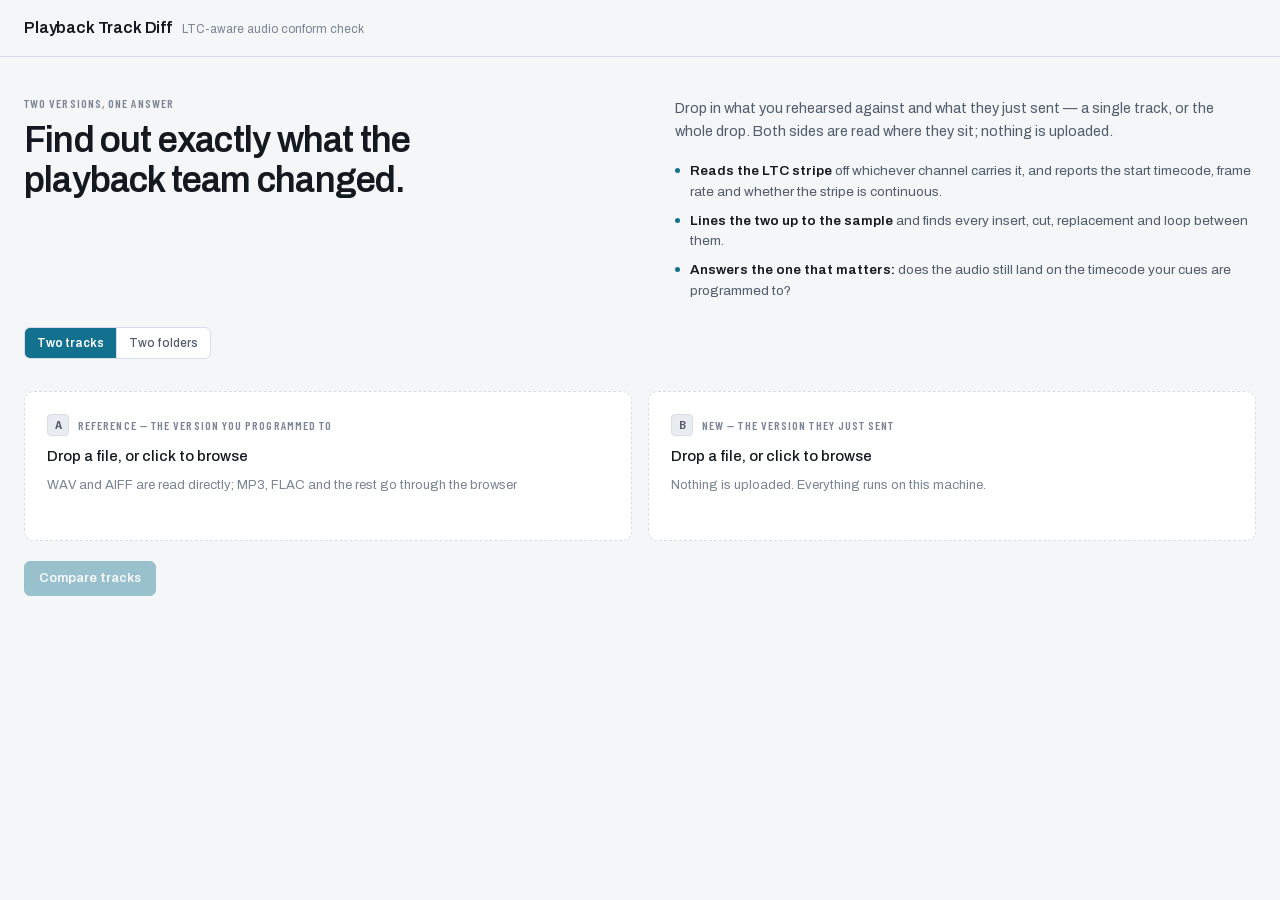
==== diff/index.html @ 7d1bdabc "Add Playback Track Diff at /diff Self-contained static tool for comparing two versions of a show pla" ====
<!doctype html>
<html lang="en">
<head>
<meta charset="utf-8">
<meta name="viewport" content="width=device-width, initial-scale=1, viewport-fit=cover">
<title>Playback Track Diff</title>
<meta name="description" content="Compare two versions of a show playback track. Reads the LTC stripe off both files and reports every insert, cut and loop — and whether the audio still lands on the timecode your cues are programmed to. Nothing is uploaded.">
<meta name="color-scheme" content="light dark">
<meta name="theme-color" content="#F4F6F8" media="(prefers-color-scheme: light)">
<meta name="theme-color" content="#0F131A" media="(prefers-color-scheme: dark)">
<meta name="robots" content="index,follow">
<meta property="og:title" content="Playback Track Diff">
<meta property="og:description" content="Find out exactly what the playback team changed — and whether the audio still lands on your timecode.">
<meta property="og:type" content="website">
<link rel="manifest" href="manifest.json">
<link rel="icon" href="icon-32.png" sizes="32x32" type="image/png">
<link rel="icon" href="icon-192.png" sizes="192x192" type="image/png">
<link rel="apple-touch-icon" href="apple-touch-icon.png">
<style>
:root{color-scheme:light dark}
html,body{margin:0}
body{font:14px system-ui,-apple-system,"Segoe UI",sans-serif;background:#F4F6F8}
@media (prefers-color-scheme:dark){body{background:#0F131A}}
img{max-width:100%}
[hidden]{display:none!important}
</style>
</head>
<body>
<title>Playback Track Diff</title>
<style>
/* Typefaces bundled into the page: Archivo, Barlow Condensed, IBM Plex Mono
   (latin + latin-ext). Nothing is fetched from a third party at any point. */
@font-face { font-family: 'Archivo'; font-style: normal; font-weight: 400; font-stretch: 100%; font-display: swap; src: url([data-uri]) format('woff2'); unicode-range: U+0100-02BA, U+02BD-02C5, U+02C7-02CC, U+02CE-02D7, U+02DD-02FF, U+0304, U+0308, U+0329, U+1D00-1DBF, U+1E00-1E9F, U+1EF2-1EFF, U+2020, U+20A0-20AB, U+20AD-20C0, U+2113, U+2C60-2C7F, U+A720-A7FF; }
@font-face { font-family: 'Archivo'; font-style: normal; font-weight: 400; font-stretch: 100%; font-display: swap; src: url([data-uri]) format('woff2'); unicode-range: U+0000-00FF, U+0131, U+0152-0153, U+02BB-02BC, U+02C6, U+02DA, U+02DC, U+0304, U+0308, U+0329, U+2000-206F, U+20AC, U+2122, U+2191, U+2193, U+2212, U+2215, U+FEFF, U+FFFD; }
@font-face { font-family: 'Archivo'; font-style: normal; font-weight: 500; font-stretch: 100%; font-display: swap; src: url([data-uri]) format('woff2'); unicode-range: U+0100-02BA, U+02BD-02C5, U+02C7-02CC, U+02CE-02D7, U+02DD-02FF, U+0304, U+0308, U+0329, U+1D00-1DBF, U+1E00-1E9F, U+1EF2-1EFF, U+2020, U+20A0-20AB, U+20AD-20C0, U+2113, U+2C60-2C7F, U+A720-A7FF; }
@font-face { font-family: 'Archivo'; font-style: normal; font-weight: 500; font-stretch: 100%; font-display: swap; src: url([data-uri]) format('woff2'); unicode-range: U+0000-00FF, U+0131, U+0152-0153, U+02BB-02BC, U+02C6, U+02DA, U+02DC, U+0304, U+0308, U+0329, U+2000-206F, U+20AC, U+2122, U+2191, U+2193, U+2212, U+2215, U+FEFF, U+FFFD; }
@font-face { font-family: 'Archivo'; font-style: normal; font-weight: 600; font-stretch: 100%; font-display: swap; src: url([data-uri]) format('woff2'); unicode-range: U+0100-02BA, U+02BD-02C5, U+02C7-02CC, U+02CE-02D7, U+02DD-02FF, U+0304, U+0308, U+0329, U+1D00-1DBF, U+1E00-1E9F, U+1EF2-1EFF, U+2020, U+20A0-20AB, U+20AD-20C0, U+2113, U+2C60-2C7F, U+A720-A7FF; }
@font-face { font-family: 'Archivo'; font-style: normal; font-weight: 600; font-stretch: 100%; font-display: swap; src: url([data-uri]) format('woff2'); unicode-range: U+0000-00FF, U+0131, U+0152-0153, U+02BB-02BC, U+02C6, U+02DA, U+02DC, U+0304, U+0308, U+0329, U+2000-206F, U+20AC, U+2122, U+2191, U+2193, U+2212, U+2215, U+FEFF, U+FFFD; }
@font-face { font-family: 'Barlow Condensed'; font-style: normal; font-weight: 600; font-display: swap; src: url([data-uri]) format('woff2'); unicode-range: U+0100-02BA, U+02BD-02C5, U+02C7-02CC, U+02CE-02D7, U+02DD-02FF, U+0304, U+0308, U+0329, U+1D00-1DBF, U+1E00-1E9F, U+1EF2-1EFF, U+2020, U+20A0-20AB, U+20AD-20C0, U+2113, U+2C60-2C7F, U+A720-A7FF; }
@font-face { font-family: 'Barlow Condensed'; font-style: normal; font-weight: 600; font-display: swap; src: url([data-uri]) format('woff2'); unicode-range: U+0000-00FF, U+0131, U+0152-0153, U+02BB-02BC, U+02C6, U+02DA, U+02DC, U+0304, U+0308, U+0329, U+2000-206F, U+20AC, U+2122, U+2191, U+2193, U+2212, U+2215, U+FEFF, U+FFFD; }
@font-face { font-family: 'IBM Plex Mono'; font-style: normal; font-weight: 400; font-display: swap; src: url([data-uri]) format('woff2'); unicode-range: U+0100-02BA, U+02BD-02C5, U+02C7-02CC, U+02CE-02D7, U+02DD-02FF, U+0304, U+0308, U+0329, U+1D00-1DBF, U+1E00-1E9F, U+1EF2-1EFF, U+2020, U+20A0-20AB, U+20AD-20C0, U+2113, U+2C60-2C7F, U+A720-A7FF; }
@font-face { font-family: 'IBM Plex Mono'; font-style: normal; font-weight: 400; font-display: swap; src: url([data-uri]) format('woff2'); unicode-range: U+0000-00FF, U+0131, U+0152-0153, U+02BB-02BC, U+02C6, U+02DA, U+02DC, U+0304, U+0308, U+0329, U+2000-206F, U+20AC, U+2122, U+2191, U+2193, U+2212, U+2215, U+FEFF, U+FFFD; }
@font-face { font-family: 'IBM Plex Mono'; font-style: normal; font-weight: 500; font-display: swap; src: url([data-uri]) format('woff2'); unicode-range: U+0100-02BA, U+02BD-02C5, U+02C7-02CC, U+02CE-02D7, U+02DD-02FF, U+0304, U+0308, U+0329, U+1D00-1DBF, U+1E00-1E9F, U+1EF2-1EFF, U+2020, U+20A0-20AB, U+20AD-20C0, U+2113, U+2C60-2C7F, U+A720-A7FF; }
@font-face { font-family: 'IBM Plex Mono'; font-style: normal; font-weight: 500; font-display: swap; src: url([data-uri]) format('woff2'); unicode-range: U+0000-00FF, U+0131, U+0152-0153, U+02BB-02BC, U+02C6, U+02DA, U+02DC, U+0304, U+0308, U+0329, U+2000-206F, U+20AC, U+2122, U+2191, U+2193, U+2212, U+2215, U+FEFF, U+FFFD; }
@font-face { font-family: 'IBM Plex Mono'; font-style: normal; font-weight: 600; font-display: swap; src: url([data-uri]) format('woff2'); unicode-range: U+0100-02BA, U+02BD-02C5, U+02C7-02CC, U+02CE-02D7, U+02DD-02FF, U+0304, U+0308, U+0329, U+1D00-1DBF, U+1E00-1E9F, U+1EF2-1EFF, U+2020, U+20A0-20AB, U+20AD-20C0, U+2113, U+2C60-2C7F, U+A720-A7FF; }
@font-face { font-family: 'IBM Plex Mono'; font-style: normal; font-weight: 600; font-display: swap; src: url([data-uri]) format('woff2'); unicode-range: U+0000-00FF, U+0131, U+0152-0153, U+02BB-02BC, U+02C6, U+02DA, U+02DC, U+0304, U+0308, U+0329, U+2000-206F, U+20AC, U+2122, U+2191, U+2193, U+2212, U+2215, U+FEFF, U+FFFD; }

/* ============================================================
   TOKENS
   Dark is the working look (production office, FOH, dark rooms).
   Light is the daylight / print-the-report look.
   ============================================================ */
:root{
  --bg:#F4F6F8; --bg-2:#FFFFFF; --bg-3:#E9EDF2; --bg-scope:#FFFFFF;
  --line:#D6DDE6; --line-soft:#E5EAF0;
  --ink:#141920; --ink-2:#515C6C; --ink-3:#7A8595;
  --accent:#12718F; --accent-2:#1E90B4; --on-accent:#FFFFFF;
  --same:#7C8B9C; --same-soft:#B9C3CE;
  --added-line:#1F7A50; --added-fill:#1F7A5022;
  --removed-line:#AE3B2C; --removed-fill:#AE3B2C22;
  --altered-line:#71479A; --altered-fill:#71479A22;
  --shift-line:#96650F; --shift-fill:#96650F1F;
  --shadow:0 1px 2px rgba(16,22,30,.06), 0 8px 24px rgba(16,22,30,.06);
  --radius:6px;
  color-scheme:light;
}
:root:not([data-theme="light"]) { }
@media (prefers-color-scheme: dark){
  :root:not([data-theme="light"]){
    --bg:#0F131A; --bg-2:#151A22; --bg-3:#1C232D; --bg-scope:#0B0E13;
    --line:#28313D; --line-soft:#1F2732;
    --ink:#E6EAF0; --ink-2:#98A3B2; --ink-3:#69747F;
    --accent:#3FA9C9; --accent-2:#63C4E0; --on-accent:#04202A;
    --same:#5D6B7C; --same-soft:#3B4653;
    --added-line:#5FBF8B; --added-fill:#5FBF8B24;
    --removed-line:#D2604F; --removed-fill:#D2604F24;
    --altered-line:#B07CD4; --altered-fill:#B07CD424;
    --shift-line:#E5A03C; --shift-fill:#E5A03C20;
    --shadow:0 1px 0 rgba(255,255,255,.03), 0 10px 30px rgba(0,0,0,.4);
    color-scheme:dark;
  }
}
:root[data-theme="dark"]{
  --bg:#0F131A; --bg-2:#151A22; --bg-3:#1C232D; --bg-scope:#0B0E13;
  --line:#28313D; --line-soft:#1F2732;
  --ink:#E6EAF0; --ink-2:#98A3B2; --ink-3:#69747F;
  --accent:#3FA9C9; --accent-2:#63C4E0; --on-accent:#04202A;
  --same:#5D6B7C; --same-soft:#3B4653;
  --added-line:#5FBF8B; --added-fill:#5FBF8B24;
  --removed-line:#D2604F; --removed-fill:#D2604F24;
  --altered-line:#B07CD4; --altered-fill:#B07CD424;
  --shift-line:#E5A03C; --shift-fill:#E5A03C20;
  --shadow:0 1px 0 rgba(255,255,255,.03), 0 10px 30px rgba(0,0,0,.4);
  color-scheme:dark;
}

*,*::before,*::after{box-sizing:border-box}
html{scroll-padding-top:96px}
body{
  margin:0; background:var(--bg); color:var(--ink);
  font-family:'Archivo',system-ui,-apple-system,'Segoe UI',sans-serif;
  font-size:14px; line-height:1.5;
  -webkit-font-smoothing:antialiased;
}
h1,h2,h3{margin:0; text-wrap:balance; font-weight:600; letter-spacing:-.012em}
p{margin:0}
button{font:inherit; color:inherit}
:focus-visible{outline:2px solid var(--accent); outline-offset:2px; border-radius:3px}
@media (prefers-reduced-motion: reduce){*{animation-duration:.001ms !important; transition-duration:.001ms !important}}

.mono{font-family:'IBM Plex Mono',ui-monospace,SFMono-Regular,Menlo,monospace; font-variant-numeric:tabular-nums}
.lbl{
  font-family:'Barlow Condensed',system-ui,sans-serif; font-weight:600;
  text-transform:uppercase; letter-spacing:.09em; font-size:12px; color:var(--ink-3);
  line-height:1;
}

/* ---------- shell ---------- */
.wrap{max-width:1440px; margin:0 auto; padding:0 24px 80px}

.topbar{
  position:sticky; top:0; z-index:40;
  background:color-mix(in srgb, var(--bg) 88%, transparent);
  backdrop-filter:blur(12px);
  border-bottom:1px solid var(--line);
  padding:0 24px;
}
.topbar-in{
  max-width:1440px; margin:0 auto;
  display:flex; align-items:center; gap:12px; min-height:56px; flex-wrap:wrap; padding:8px 0;
}
@media (max-width:820px){
  .brand .tag{display:none}
  .topbar-in .spacer{flex-basis:100%; height:0}
}
.brand{display:flex; align-items:baseline; gap:10px; min-width:0}
.brand h1{font-size:16px; letter-spacing:-.01em; white-space:nowrap}
.brand .tag{font-size:12px; color:var(--ink-3); white-space:nowrap}
.spacer{flex:1}

.btn{
  border:1px solid var(--line); background:var(--bg-2); color:var(--ink);
  padding:7px 14px; border-radius:var(--radius); cursor:pointer;
  font-size:13px; font-weight:500; white-space:nowrap;
  transition:background .12s, border-color .12s;
}
.btn:hover:not(:disabled){background:var(--bg-3); border-color:var(--ink-3)}
.btn:disabled{opacity:.4; cursor:not-allowed}
.btn.primary{background:var(--accent); border-color:var(--accent); color:var(--on-accent); font-weight:600}
.btn.primary:hover:not(:disabled){background:var(--accent-2); border-color:var(--accent-2)}
.btn.sm{padding:4px 9px; font-size:12px}

.seg{display:inline-flex; border:1px solid var(--line); border-radius:var(--radius); overflow:hidden; background:var(--bg-2)}
.seg button{
  border:0; background:transparent; padding:6px 12px; cursor:pointer;
  font-size:12px; font-weight:500; color:var(--ink-2); white-space:nowrap;
}
.seg button + button{border-left:1px solid var(--line)}
.seg button[aria-pressed="true"]{background:var(--accent); color:var(--on-accent); font-weight:600}

/* ---------- drop / load ---------- */
.loader{padding:40px 0 40px}
.loader .kicker{margin-bottom:12px}
.lead{display:grid; grid-template-columns:minmax(0,1.05fr) minmax(0,1fr); gap:40px; align-items:start}
@media (max-width:860px){.lead{grid-template-columns:1fr; gap:24px}}
.loader h2{font-size:clamp(26px,3.2vw,36px); line-height:1.1; letter-spacing:-.022em; max-width:19ch}
.loader .sub{color:var(--ink-2); max-width:60ch; font-size:14.5px; line-height:1.6}
.reads{margin-top:18px; display:grid; gap:9px}
.reads div{display:flex; gap:10px; align-items:baseline; font-size:13.5px; color:var(--ink-2)}
.reads b{font-weight:600; color:var(--ink); font-size:13.5px}
.reads i{width:5px; height:5px; border-radius:50%; background:var(--accent); flex:none; transform:translateY(-2px)}

.slots{display:grid; grid-template-columns:1fr 1fr; gap:16px; margin-top:32px}
@media (max-width:760px){.slots{grid-template-columns:1fr}}
.slot{
  border:1px dashed var(--line); border-radius:10px; background:var(--bg-2);
  padding:22px; min-height:150px; display:flex; flex-direction:column; gap:10px;
  transition:border-color .15s, background .15s; position:relative; cursor:pointer;
}
.slot:hover,.slot.over{border-color:var(--accent); background:var(--bg-3)}
.slot.filled{border-style:solid}
.slot .role{display:flex; align-items:center; gap:9px}
.slot .badge{
  width:22px; height:22px; border-radius:4px; display:grid; place-items:center;
  font-family:'IBM Plex Mono',monospace; font-size:12px; font-weight:600;
  background:var(--bg-3); color:var(--ink-2); border:1px solid var(--line);
}
.slot.filled .badge{background:var(--accent); color:var(--on-accent); border-color:var(--accent)}
.slot .fname{font-weight:500; font-size:15px; word-break:break-all; line-height:1.35}
.slot .hint{color:var(--ink-3); font-size:13px}
.slot .meta{margin-top:auto; display:flex; flex-wrap:wrap; gap:6px 16px; font-size:12px; color:var(--ink-2)}
.slot input[type=file]{position:absolute; inset:0; opacity:0; cursor:pointer}
.slot.filled .swap{position:absolute; top:14px; right:14px; font-size:11px; color:var(--ink-3);
  border:1px solid var(--line); border-radius:20px; padding:2px 8px; pointer-events:none}
.slot .swap{display:none}
.slot.filled .swap{display:block}

.actions{margin-top:20px; display:flex; align-items:center; gap:12px; flex-wrap:wrap}
.prog{flex:1; min-width:180px; height:3px; background:var(--bg-3); border-radius:2px; overflow:hidden}
.prog i{display:block; height:100%; background:var(--accent); width:0; transition:width .2s}
.status{font-size:13px; color:var(--ink-2)}

/* ---------- verdict ---------- */
.verdict{
  margin-top:8px; border:1px solid var(--line); border-radius:10px;
  background:var(--bg-2); box-shadow:var(--shadow); overflow:hidden;
}
.verdict-main{padding:20px 22px; display:flex; gap:18px; align-items:flex-start}
.verdict .dot{width:9px; height:9px; border-radius:50%; margin-top:8px; flex:none; background:var(--same)}
.verdict.warn .dot{background:var(--shift-line)}
.verdict.bad .dot{background:var(--removed-line)}
.verdict.ok .dot{background:var(--added-line)}
.verdict h2{font-size:19px; letter-spacing:-.015em; line-height:1.3}
.verdict .detail{margin-top:7px; color:var(--ink-2); font-size:14px; max-width:78ch}
.verdict-stats{
  display:flex; flex-wrap:wrap; border-top:1px solid var(--line-soft); background:var(--bg-3);
}
.vstat{padding:11px 22px; border-right:1px solid var(--line-soft); min-width:132px}
.vstat:last-child{border-right:0}
.vstat .lbl{display:block; margin-bottom:5px}
.vstat .v{font-family:'IBM Plex Mono',monospace; font-size:14px; font-weight:500; font-variant-numeric:tabular-nums}

/* ---------- scope ---------- */
.scope{
  margin-top:16px; border:1px solid var(--line); border-radius:10px;
  background:var(--bg-2); box-shadow:var(--shadow); overflow:hidden;
}
.scope-head{
  display:flex; align-items:center; gap:14px; flex-wrap:wrap;
  padding:11px 14px; border-bottom:1px solid var(--line); background:var(--bg-2);
}
.legend{display:flex; gap:14px; flex-wrap:wrap; align-items:center}
.legend span{display:inline-flex; align-items:center; gap:6px; font-size:12px; color:var(--ink-2)}
.legend i{width:10px; height:10px; border-radius:2px; display:block}
.canvas-host{position:relative; background:var(--bg-scope); cursor:crosshair; touch-action:none}
.canvas-host canvas{display:block; width:100%}
.scope-foot{
  display:flex; align-items:center; gap:16px; flex-wrap:wrap;
  padding:9px 14px; border-top:1px solid var(--line); font-size:12px; color:var(--ink-2);
}
.readout{font-family:'IBM Plex Mono',monospace; font-variant-numeric:tabular-nums; font-size:12px}

/* ---------- change log ---------- */
.grid2{display:grid; grid-template-columns:minmax(0,1.9fr) minmax(0,1fr); gap:16px; margin-top:16px; align-items:start}
@media (max-width:1080px){.grid2{grid-template-columns:1fr}}
.panel{border:1px solid var(--line); border-radius:10px; background:var(--bg-2); box-shadow:var(--shadow); overflow:hidden}
.panel-head{padding:12px 16px; border-bottom:1px solid var(--line); display:flex; align-items:center; gap:10px}
.panel-head h3{font-size:14px}
.panel-head .count{
  font-family:'IBM Plex Mono',monospace; font-size:11px; color:var(--ink-3);
  border:1px solid var(--line); padding:1px 6px; border-radius:20px;
}
.panel-body{padding:4px 0}
.tablewrap{overflow-x:auto}
table{border-collapse:collapse; width:100%; font-size:13px}
th{
  text-align:left; padding:8px 14px; border-bottom:1px solid var(--line);
  font-family:'Barlow Condensed',sans-serif; font-weight:600; text-transform:uppercase;
  letter-spacing:.08em; font-size:12px; color:var(--ink-3); white-space:nowrap;
}
td{padding:9px 14px; border-bottom:1px solid var(--line-soft); vertical-align:top}
tbody tr{cursor:pointer}
tbody tr:hover{background:var(--bg-3)}
tbody tr:last-child td{border-bottom:0}
td.tc{font-family:'IBM Plex Mono',monospace; font-variant-numeric:tabular-nums; white-space:nowrap; font-size:12.5px}
.chip{
  display:inline-flex; align-items:center; gap:5px; padding:2px 8px; border-radius:20px;
  font-size:11.5px; font-weight:600; white-space:nowrap; border:1px solid;
  font-family:'Barlow Condensed',sans-serif; text-transform:uppercase; letter-spacing:.06em;
}
.chip.added{color:var(--added-line); border-color:var(--added-line); background:var(--added-fill)}
.chip.removed{color:var(--removed-line); border-color:var(--removed-line); background:var(--removed-fill)}
.chip.altered{color:var(--altered-line); border-color:var(--altered-line); background:var(--altered-fill)}
.chip.shift{color:var(--shift-line); border-color:var(--shift-line); background:var(--shift-fill)}
.chip.same{color:var(--ink-2); border-color:var(--line); background:var(--bg-3)}
.desc{color:var(--ink-2); font-size:12.5px; margin-top:3px; line-height:1.4}

/* ---------- spec sheet ---------- */
.spec{display:grid; grid-template-columns:auto 1fr 1fr; gap:0}
.spec > div{padding:8px 14px; border-bottom:1px solid var(--line-soft); font-size:13px}
.spec > div:nth-child(3n+1){color:var(--ink-3); font-family:'Barlow Condensed',sans-serif; font-weight:600; text-transform:uppercase; letter-spacing:.07em; font-size:12px; white-space:nowrap}
.spec > div:nth-child(3n+2),.spec > div:nth-child(3n+3){font-family:'IBM Plex Mono',monospace; font-size:12.5px; font-variant-numeric:tabular-nums; word-break:break-word}
.spec .hdr{background:var(--bg-3); border-bottom:1px solid var(--line); font-family:'Barlow Condensed',sans-serif !important; font-weight:600 !important; text-transform:uppercase; letter-spacing:.08em; font-size:12px !important; color:var(--ink-2) !important}
.spec .diffval{color:var(--shift-line); font-weight:600}
.empty{padding:26px 16px; text-align:center; color:var(--ink-3); font-size:13px}

.err{
  margin-top:16px; border:1px solid var(--removed-line); background:var(--removed-fill);
  border-radius:8px; padding:14px 16px; font-size:13px; color:var(--ink);
}

/* ---------- batch: mode switch, folder slots, pairing, summary ---------- */
.modeseg{margin-top:26px}
.slot .filelist{
  margin-top:auto; max-height:118px; overflow-y:auto; font-size:12px; color:var(--ink-2);
  font-family:'IBM Plex Mono',monospace; line-height:1.65; padding-right:4px;
}
.slot .filelist div{white-space:nowrap; overflow:hidden; text-overflow:ellipsis}
.slot .filelist .more{color:var(--ink-3); font-family:'Archivo',sans-serif}
.panelnote{padding:0 16px 12px; margin:0; color:var(--ink-2); font-size:13px; max-width:80ch; line-height:1.55}
.panelnote:empty{display:none}

td.cue{font-family:'IBM Plex Mono',monospace; font-weight:600; white-space:nowrap; font-size:13px}
#batchTable{table-layout:fixed}
#batchTable th:nth-child(1),#batchTable td:nth-child(1){width:23%}
#batchTable th:nth-child(2),#batchTable td:nth-child(2){width:25%}
#batchTable th:nth-child(3),#batchTable td:nth-child(3){width:13%}
#batchTable th:nth-child(4),#batchTable td:nth-child(4){width:25%}
#batchTable th:nth-child(5),#batchTable td:nth-child(5){width:14%}
@media (max-width:900px){#batchTable{table-layout:auto; min-width:760px}}
.trackcell{font-size:13px; line-height:1.45; overflow-wrap:anywhere}
.trackcell .cuen{font-family:'IBM Plex Mono',monospace; font-weight:600; color:var(--accent); margin-right:6px}
.trackcell .sub{color:var(--ink-3); font-size:11.5px; margin-top:3px}
td.fn{font-size:12.5px; word-break:break-word; line-height:1.4; max-width:30ch}
td.fn .sub{color:var(--ink-3); font-size:11.5px}
select.pick{
  font:inherit; font-size:12.5px; padding:5px 6px; border-radius:5px; width:100%;
  background:var(--bg-3); color:var(--ink); border:1px solid var(--line);
}
#pairBody td:nth-child(1){width:64px}
#pairBody td:nth-child(2),#pairBody td:nth-child(3){width:44%}
#pairBody td:nth-child(4){width:90px}
#pairing table{table-layout:fixed}
@media (max-width:820px){#pairing table{table-layout:auto; min-width:640px}}
tr.unlinked{opacity:.5}
tr.unlinked td.fn{text-decoration:line-through}

.orphans{display:grid; grid-template-columns:1fr 1fr; gap:16px; margin-top:16px}
@media (max-width:900px){.orphans{grid-template-columns:1fr}}
.orphans .panel-head h3{font-size:13px}
.orphans ul{margin:0; padding:8px 16px 14px 30px; font-size:12.5px; line-height:1.7;
  font-family:'IBM Plex Mono',monospace; color:var(--ink-2)}
.orphans li::marker{color:var(--ink-3)}

.mini{display:block; width:100%; height:26px; border-radius:3px; background:var(--bg-3)}
td.mini-cell{width:34%; min-width:150px; padding-top:12px}
.mini-labels{display:flex; justify-content:space-between; font-size:10.5px; color:var(--ink-3);
  font-family:'Barlow Condensed',sans-serif; letter-spacing:.06em; text-transform:uppercase; margin-top:3px}
tr.pending td{color:var(--ink-3)}
tr.rowfail td{background:var(--removed-fill)}
.shiftcell{font-family:'IBM Plex Mono',monospace; font-variant-numeric:tabular-nums; white-space:nowrap; font-size:13px}
.shiftcell.bad{color:var(--shift-line); font-weight:600}
.tick{color:var(--ink-3)}
.batch-run{display:flex; align-items:center; gap:12px; padding:10px 16px; border-top:1px solid var(--line);
  font-size:13px; color:var(--ink-2)}

.footnote{margin-top:28px; color:var(--ink-3); font-size:12.5px; max-width:80ch; line-height:1.6}
</style>

<div class="topbar">
  <div class="topbar-in">
    <div class="brand">
      <h1>Playback Track Diff</h1>
      <span class="tag">LTC-aware audio conform check</span>
    </div>
    <div class="spacer"></div>
    <button class="btn sm" id="backBtn" hidden type="button">&larr; All tracks</button>
    <div class="seg" id="alignSeg" hidden>
      <button type="button" data-align="tc" aria-pressed="true">Align by timecode</button>
      <button type="button" data-align="content" aria-pressed="false">Align by content</button>
    </div>
    <button class="btn sm" id="resetBtn" hidden type="button">New comparison</button>
  </div>
</div>

<div class="wrap">

  <!-- ========================================================= LOAD ========= -->
  <section class="loader" id="loader">
    <div class="lead">
      <div>
        <div class="lbl kicker">Two versions, one answer</div>
        <h2>Find out exactly what the playback team changed.</h2>
      </div>
      <div>
        <p class="sub">Drop in what you rehearsed against and what they just sent &mdash; a single track, or the whole drop. Both sides are read where they sit; nothing is uploaded.</p>
        <div class="reads">
          <div><i></i><span><b>Reads the LTC stripe</b> off whichever channel carries it, and reports the start timecode, frame rate and whether the stripe is continuous.</span></div>
          <div><i></i><span><b>Lines the two up to the sample</b> and finds every insert, cut, replacement and loop between them.</span></div>
          <div><i></i><span><b>Answers the one that matters:</b> does the audio still land on the timecode your cues are programmed to?</span></div>
        </div>
      </div>
    </div>

    <div class="seg modeseg" id="modeSeg">
      <button type="button" data-mode="pair" aria-pressed="true">Two tracks</button>
      <button type="button" data-mode="folder" aria-pressed="false">Two folders</button>
    </div>

    <div class="slots" id="trackSlots">
      <label class="slot" id="slotA">
        <input type="file" id="fileA" accept="audio/*,.wav,.aif,.aiff,.aifc,.flac,.mp3,.m4a,.caf">
        <span class="swap">Click to replace</span>
        <div class="role"><span class="badge">A</span><span class="lbl">Reference &mdash; the version you programmed to</span></div>
        <div class="fname" id="nameA">Drop a file, or click to browse</div>
        <div class="hint" id="hintA">WAV and AIFF are read directly; MP3, FLAC and the rest go through the browser</div>
        <div class="meta" id="metaA"></div>
      </label>
      <label class="slot" id="slotB">
        <input type="file" id="fileB" accept="audio/*,.wav,.aif,.aiff,.aifc,.flac,.mp3,.m4a,.caf">
        <span class="swap">Click to replace</span>
        <div class="role"><span class="badge">B</span><span class="lbl">New &mdash; the version they just sent</span></div>
        <div class="fname" id="nameB">Drop a file, or click to browse</div>
        <div class="hint" id="hintB">Nothing is uploaded. Everything runs on this machine.</div>
        <div class="meta" id="metaB"></div>
      </label>
    </div>

    <div class="slots" id="folderSlots" hidden>
      <label class="slot" id="dirSlotA">
        <input type="file" id="dirA" webkitdirectory directory multiple>
        <span class="swap">Click to replace</span>
        <div class="role"><span class="badge">A</span><span class="lbl">Reference folder &mdash; the drop you programmed to</span></div>
        <div class="fname" id="dirNameA">Drop a folder, or click to choose one</div>
        <div class="hint" id="dirHintA">Subfolders are read too</div>
        <div class="filelist" id="dirListA"></div>
      </label>
      <label class="slot" id="dirSlotB">
        <input type="file" id="dirB" webkitdirectory directory multiple>
        <span class="swap">Click to replace</span>
        <div class="role"><span class="badge">B</span><span class="lbl">New folder &mdash; the drop they just sent</span></div>
        <div class="fname" id="dirNameB">Drop a folder, or click to choose one</div>
        <div class="hint" id="dirHintB">Nothing is uploaded. Everything runs on this machine.</div>
        <div class="filelist" id="dirListB"></div>
      </label>
    </div>

    <div class="actions">
      <button class="btn primary" id="runBtn" type="button" disabled>Compare tracks</button>
      <div class="prog" id="progWrap" hidden><i id="progBar"></i></div>
      <div class="status" id="status"></div>
    </div>
    <div id="errBox"></div>
  </section>

  <!-- ====================================================== PAIRING ========= -->
  <section id="pairing" hidden>
    <div class="panel">
      <div class="panel-head">
        <h3>Check the pairings</h3>
        <span class="count" id="pairCount">0</span>
        <div class="spacer"></div>
        <button class="btn sm" id="pairBack" type="button">Back</button>
        <button class="btn primary sm" id="pairGo" type="button">Compare</button>
      </div>
      <p class="panelnote" id="pairNote"></p>
      <div class="tablewrap">
        <table>
          <thead><tr><th>Cue</th><th>Reference</th><th>New</th><th></th></tr></thead>
          <tbody id="pairBody"></tbody>
        </table>
      </div>
      <div id="orphans"></div>
    </div>
  </section>

  <!-- ======================================================== BATCH ========= -->
  <section id="batch" hidden>
    <div class="verdict" id="batchVerdict">
      <div class="verdict-main">
        <span class="dot"></span>
        <div>
          <h2 id="batchTitle">&nbsp;</h2>
          <p class="detail" id="batchDetail"></p>
        </div>
      </div>
      <div class="verdict-stats" id="batchStats"></div>
    </div>

    <div class="panel" style="margin-top:16px">
      <div class="panel-head">
        <h3>Every track</h3>
        <span class="count" id="batchCount">0</span>
        <div class="spacer"></div>
        <div class="seg" id="sortSeg">
          <button type="button" data-sort="severity" aria-pressed="true">Worst first</button>
          <button type="button" data-sort="cue" aria-pressed="false">Cue order</button>
        </div>
        <button class="btn sm" id="batchCopy" type="button">Copy report</button>
      </div>
      <div class="tablewrap">
        <table id="batchTable">
          <thead>
            <tr><th>Track</th><th>Verdict</th><th>Against timecode</th><th>Where it changes</th><th>Length</th></tr>
          </thead>
          <tbody id="batchBody"></tbody>
        </table>
      </div>
      <div class="batch-run" id="batchRun" hidden></div>
    </div>
    <div id="batchOrphans"></div>
    <p class="footnote" id="batchFoot"></p>
  </section>

  <!-- ======================================================= RESULTS ======== -->
  <section id="results" hidden>

    <div class="verdict" id="verdict">
      <div class="verdict-main">
        <span class="dot"></span>
        <div>
          <h2 id="verdictTitle">&nbsp;</h2>
          <p class="detail" id="verdictDetail"></p>
        </div>
      </div>
      <div class="verdict-stats" id="verdictStats"></div>
    </div>

    <div class="scope">
      <div class="scope-head">
        <div class="legend">
          <span><i style="background:var(--same)"></i>Unchanged</span>
          <span><i style="background:var(--added-line)"></i>Added in B</span>
          <span><i style="background:var(--removed-line)"></i>Missing from B</span>
          <span><i style="background:var(--altered-line)"></i>Re&#8209;edited</span>
          <span><i style="background:var(--shift-line)"></i>Moved in timecode</span>
        </div>
        <div class="spacer"></div>
        <button class="btn sm" id="zoomOut" type="button">&minus;</button>
        <button class="btn sm" id="zoomFit" type="button">Fit</button>
        <button class="btn sm" id="zoomIn" type="button">+</button>
        <button class="btn sm" id="playBtn" type="button">&#9654; Play B</button>
      </div>
      <div class="canvas-host" id="canvasHost"><canvas id="scopeCanvas"></canvas></div>
      <div class="scope-foot">
        <span class="lbl">Cursor</span>
        <span class="readout" id="curTC">&mdash;</span>
        <span class="spacer"></span>
        <span id="scopeHint">Scroll to zoom &middot; drag to pan &middot; click a change to jump</span>
      </div>
    </div>

    <div class="grid2">
      <div class="panel">
        <div class="panel-head">
          <h3>Change log</h3>
          <span class="count" id="changeCount">0</span>
          <div class="spacer"></div>
          <button class="btn sm" id="copyBtn" type="button">Copy as text</button>
        </div>
        <div class="tablewrap">
          <table id="changeTable">
            <thead>
              <tr><th>What</th><th>Timecode in A</th><th>Timecode in B</th><th>Length</th></tr>
            </thead>
            <tbody id="changeBody"></tbody>
          </table>
        </div>
        <div class="empty" id="changeEmpty" hidden>No differences found. The two files carry the same audio in the same place.</div>
      </div>

      <div class="panel">
        <div class="panel-head"><h3>Technical read</h3></div>
        <div class="spec" id="specGrid"></div>
      </div>
    </div>

    <p class="footnote" id="footnote"></p>
  </section>
</div>
<script id="worker-src" type="text/plain">
/* ===========================================================================
   Playback Track Diff — analysis engine
   Runs inside a Web Worker in the app; plain module here so it can be tested.
   =========================================================================== */

/* ---------------------------------------------------------------- timecode */
function fpsInt(fps){ return Math.round(fps); }

function tcToFrames(h, m, s, f, fps, df){
  const N = fpsInt(fps);
  if (df && N === 30){
    const totalMin = 60 * h + m;
    return ((h * 3600 + m * 60 + s) * 30 + f) - 2 * (totalMin - Math.floor(totalMin / 10));
  }
  return (h * 3600 + m * 60 + s) * N + f;
}

function framesToTC(n, fps, df){
  const N = fpsInt(fps);
  let neg = n < 0; if (neg) n = -n;
  n = Math.round(n);
  let h, m, s, f;
  if (df && N === 30){
    const D = Math.floor(n / 17982), M = n % 17982;
    n = n + 18 * D + 2 * (Math.floor(Math.max(0, M - 2) / 1798));
  }
  f = n % N;
  const totalSec = Math.floor(n / N);
  s = totalSec % 60;
  m = Math.floor(totalSec / 60) % 60;
  h = Math.floor(totalSec / 3600) % 24;
  return { h, m, s, f, neg };
}

function fmtTC(n, fps, df){
  const t = framesToTC(n, fps, df);
  const p = (v, w) => String(v).padStart(w || 2, '0');
  return (t.neg ? '-' : '') + p(t.h) + ':' + p(t.m) + ':' + p(t.s) + (df ? ';' : ':') + p(t.f);
}

/* Seconds -> "1.234 s" / "12 ms" style, always signed when asked */
function fmtDur(sec, signed){
  const a = Math.abs(sec);
  const sign = signed ? (sec < 0 ? '−' : '+') : '';
  if (a < 1) return sign + (a * 1000).toFixed(0) + ' ms';
  if (a < 60) return sign + a.toFixed(a < 10 ? 3 : 2) + ' s';
  const m = Math.floor(a / 60), s = a - m * 60;
  return sign + m + 'm ' + s.toFixed(1) + 's';
}

/* --------------------------------------------------------------------- FFT */
/* Iterative radix-2 complex FFT with cached twiddles, plus a real-input
   wrapper that runs an N/2 complex transform (2x faster than zero-padding). */
class FFT {
  constructor(n){
    this.n = n;
    this.levels = Math.log2(n) | 0;
    if (1 << this.levels !== n) throw new Error('FFT size must be a power of two');
    this.cos = new Float64Array(n / 2);
    this.sin = new Float64Array(n / 2);
    for (let i = 0; i < n / 2; i++){
      this.cos[i] = Math.cos(2 * Math.PI * i / n);
      this.sin[i] = Math.sin(2 * Math.PI * i / n);
    }
    this.rev = new Uint32Array(n);
    for (let i = 0; i < n; i++){
      let x = i, r = 0;
      for (let b = 0; b < this.levels; b++){ r = (r << 1) | (x & 1); x >>= 1; }
      this.rev[i] = r;
    }
  }
  /* in-place complex FFT */
  transform(re, im){
    const n = this.n, rev = this.rev, cos = this.cos, sin = this.sin;
    for (let i = 0; i < n; i++){
      const j = rev[i];
      if (j > i){
        let t = re[i]; re[i] = re[j]; re[j] = t;
        t = im[i]; im[i] = im[j]; im[j] = t;
      }
    }
    for (let size = 2; size <= n; size *= 2){
      const half = size / 2, step = n / size;
      for (let i = 0; i < n; i += size){
        for (let j = i, k = 0; j < i + half; j++, k += step){
          const l = j + half;
          const tre = re[l] * cos[k] + im[l] * sin[k];
          const tim = -re[l] * sin[k] + im[l] * cos[k];
          re[l] = re[j] - tre; im[l] = im[j] - tim;
          re[j] += tre;        im[j] += tim;
        }
      }
    }
  }
}

/* Real FFT of length N via an N/2 complex FFT.
   Fills outPow[0..N/2] with magnitude-squared (N/2+1 bins). */
class RealFFT {
  constructor(N){
    this.N = N; this.h = N >> 1;
    this.fft = new FFT(this.h);
    this.re = new Float64Array(this.h);
    this.im = new Float64Array(this.h);
    this.c = new Float64Array(this.h);
    this.s = new Float64Array(this.h);
    for (let k = 0; k < this.h; k++){
      this.c[k] =  Math.cos(Math.PI * k / this.h);
      this.s[k] = -Math.sin(Math.PI * k / this.h);
    }
  }
  power(input, outPow){
    const h = this.h, re = this.re, im = this.im, C = this.c, S = this.s;
    for (let i = 0; i < h; i++){ re[i] = input[2 * i]; im[i] = input[2 * i + 1]; }
    this.fft.transform(re, im);
    for (let k = 0; k < h; k++){
      const k2 = (h - k) % h;
      const evR = 0.5 * (re[k] + re[k2]);
      const evI = 0.5 * (im[k] - im[k2]);
      const odR = 0.5 * (im[k] + im[k2]);
      const odI = -0.5 * (re[k] - re[k2]);
      const c = C[k], s = S[k];
      const xr = evR + (odR * c - odI * s);
      const xi = evI + (odR * s + odI * c);
      outPow[k] = xr * xr + xi * xi;
    }
    const ny = re[0] - im[0];
    outPow[h] = ny * ny;
  }
}

/* ================================================================== LTC ====
   SMPTE 12M linear timecode: 80 bits per frame, biphase-mark encoded.
   A 0 bit has one transition per bit period; a 1 bit has two.
   The frame ends with the sync word 0011 1111 1111 1101 (transmitted order).
   Everything else is BCD, least-significant bit first.
   =========================================================================== */
const LTC_SYNC = 0x3FFD;

class LTCDecoder {
  constructor(sampleRate){
    this.sr = sampleRate;
    this.pos = 0;              // absolute sample index of next incoming sample
    this.prev = 0;             // previous (DC-blocked) sample value
    this.dcX = 0; this.dcY = 0; // one-pole DC blocker
    this.state = 1;            // 1 = waiting for falling zero-crossing
    this.peaked = false;       // hysteresis: signal cleared the threshold since last crossing
    this.env = 1e-6;           // amplitude envelope
    this.lastCross = -1;       // fractional sample index of last accepted crossing
    this.boot = [];            // intervals collected before the bit period is known
    this.bootT = [];           // ...and the crossing times they ended at
    this.T = 0;                // current estimate of one bit period, in samples
    this.T0 = 0;               // bootstrap value; T is never allowed far from it
    this.halfPending = false;
    this.attempts = 0;         // bootstrap attempts
    this.sinceSync = 0;        // bits decoded since the last valid sync word
    this.floor = 3e-4;         // ignore crossings below about -70 dBFS
    this.bits = new Uint8Array(80);
    this.bitPos = 0;
    this.syncReg = 0;
    this.frames = [];          // decoded frames
    this.bitCount = 0;
    this.badFrames = 0;
    // plausible bit-period window: LTC runs 23.9-30 fps x 80 bits
    this.Tmin = sampleRate / (80 * 31);
    this.Tmax = sampleRate / (80 * 22);
  }

  push(x){
    const n = x.length;
    if (this.T === -1){ this.pos += n; return; }   // ruled out as a timecode channel
    let env = this.env;
    for (let i = 0; i < n; i++){
      // block DC so the zero-crossing detector sits on the real midpoint
      const xi = x[i];
      const v = this.dcY = xi - this.dcX + 0.9995 * this.dcY;
      this.dcX = xi;
      const a = v < 0 ? -v : v;
      env = a > env ? a : env * 0.99995;      // fast attack, slow decay
      if (env < this.floor){                  // silence: no crossings, no interval across the gap
        this.prev = v; this.lastCross = -1; this.halfPending = false;
        continue;
      }
      const thr = env * 0.15;
      const p = this.prev;
      if (this.state === 1){
        if (v > thr) this.peaked = true;
        if (this.peaked && v < 0 && p >= 0){
          this._cross(this.pos + i - 1 + p / (p - v));
          this.state = -1; this.peaked = false;
        }
      } else {
        if (v < -thr) this.peaked = true;
        if (this.peaked && v > 0 && p <= 0){
          this._cross(this.pos + i - 1 + (-p) / (v - p));
          this.state = 1; this.peaked = false;
        }
      }
      this.prev = v;
    }
    this.env = env;
    this.pos += n;
  }

  _cross(t){
    if (this.lastCross >= 0){
      const iv = t - this.lastCross;
      if (this.T === 0){
        this.boot.push(iv); this.bootT.push(t);
        if (this.boot.length >= 2400) this._bootstrap();
      } else {
        this._interval(iv, t);
      }
    }
    this.lastCross = t;
  }

  _bootstrap(){
    this.attempts++;
    if (this.attempts > 400 || (this.attempts > 8 && this.pos > this.sr * 90 && this.frames.length === 0)){
      this.T = -1; this.boot.length = 0; this.bootT.length = 0; return;
    }
    const s = this.boot.slice().sort((a, b) => a - b);
    // ~2/3 of intervals are half-bits, so p30 sits safely inside that cluster
    const half = s[Math.floor(s.length * 0.30)];
    const T = half * 2;
    if (!(T > this.Tmin && T < this.Tmax)){
      // not timecode (or not yet) — drop this batch and try the next one
      this.boot.length = 0; this.bootT.length = 0;
      return;
    }
    this.T = this.T0 = T;
    this.sinceSync = 0;
    const pv = this.boot, pt = this.bootT;
    this.boot = []; this.bootT = [];
    for (let i = 0; i < pv.length; i++) this._interval(pv[i], pt[i]);
  }

  _interval(iv, t){
    if (this.T <= 0) return;
    const T = this.T;
    const lo = this.T0 * 0.94, hi = this.T0 * 1.06;   // never let the estimate run away
    if (iv > 0.70 * T && iv < 1.6 * T){
      this._bit(0, t); this.halfPending = false;
      this.T = Math.min(hi, Math.max(lo, T * 0.94 + iv * 0.06));
    } else if (iv > 0.28 * T && iv <= 0.70 * T){
      if (this.halfPending){
        this._bit(1, t); this.halfPending = false;
        this.T = Math.min(hi, Math.max(lo, T * 0.94 + (iv * 2) * 0.06));
      } else this.halfPending = true;
    } else {
      this.halfPending = false;                // dropout / not timecode
    }
  }

  _bit(b, t){
    this.bits[this.bitPos % 80] = b;
    this.bitPos++; this.bitCount++;
    this.syncReg = ((this.syncReg << 1) | b) & 0xFFFF;
    if (this.syncReg === LTC_SYNC && this.bitPos >= 80){ this.sinceSync = 0; this._frame(t); }
    else if (++this.sinceSync > 420){
      // five frames with no sync word: the lock is wrong or the stripe stopped
      this.T = 0; this.sinceSync = 0; this.halfPending = false; this.syncReg = 0;
      this.boot.length = 0; this.bootT.length = 0;
    }
  }

  _frame(endSample){
    const b = this.bits, base = this.bitPos - 80;
    const g = (i) => b[(base + i) % 80];
    const num = (start, len) => { let v = 0; for (let i = 0; i < len; i++) v |= g(start + i) << i; return v; };
    const fu = num(0, 4), ft = num(8, 2), df = g(10), cf = g(11);
    const su = num(16, 4), st = num(24, 3);
    const mu = num(32, 4), mt = num(40, 3);
    const hu = num(48, 4), ht = num(56, 2);
    const f = ft * 10 + fu, s = st * 10 + su, m = mt * 10 + mu, h = ht * 10 + hu;
    if (fu > 9 || su > 9 || mu > 9 || hu > 9 || f > 30 || s > 59 || m > 59 || h > 23){
      this.badFrames++; return;
    }
    let user = '';
    for (const st2 of [60, 52, 44, 36, 28, 20, 12, 4]) user += num(st2, 4).toString(16);
    this.frames.push({ h, m, s, f, df: !!df, cf: !!cf, endSample, user });
  }

  /* Turn decoded frames into a timecode description of the whole file. */
  finish(totalSamples){
    const F = this.frames;
    const out = {
      found: false, count: F.length, sr: this.sr,
      fps: 0, fpsLabel: '', df: false, dropFrame: false,
      startFrames: 0, endFrames: 0, startTC: '', endTC: '',
      framePeriod: 0, jumps: [], coverage: 0, drift: 0, userBits: '',
      firstSample: 0, lastSample: 0
    };
    if (F.length < 8) return out;

    // frame period from the median gap between consecutive syncs one frame apart
    const gaps = [];
    for (let i = 1; i < F.length; i++){
      const g = F[i].endSample - F[i - 1].endSample;
      if (g > 0) gaps.push(g);
    }
    gaps.sort((a, b) => a - b);
    let period = gaps[Math.floor(gaps.length / 2)];
    // syncs may be missed; snap the median to the closest single-frame period
    const rates = [23.976023976, 24, 25, 29.97002997, 30];
    let best = null;
    for (const r of rates){
      const p = this.sr / r;
      for (const mult of [1, 2, 3, 4]){
        const e = Math.abs(period - p * mult) / p;
        if (best === null || e < best.e) best = { e, r, p };
      }
    }
    out.fps = best.r; out.framePeriod = best.p;
    const N = fpsInt(best.r);
    const df = F.filter(x => x.df).length > F.length / 2;
    out.df = out.dropFrame = df && N === 30;
    out.fpsLabel = (best.r === 29.97002997 ? '29.97' : best.r === 23.976023976 ? '23.976' : String(N)) +
                   (out.df ? ' DF' : (best.r === 29.97002997 || best.r === 23.976023976 ? ' NDF' : ''));

    // absolute frame number for each decode, against its position in the file
    for (const fr of F){
      fr._n = tcToFrames(fr.h, fr.m, fr.s, fr.f, out.fps, out.df);
      fr._x = (fr.endSample - out.framePeriod) / out.framePeriod;   // frame index of frame start
    }

    // discontinuities: a jump in the numbers that elapsed time does not explain
    const runs = [[0, 1]];
    for (let i = 1; i < F.length; i++){
      const expect = Math.round(F[i]._x - F[i - 1]._x);
      const actual = F[i]._n - F[i - 1]._n;
      if (actual !== expect && Math.abs(actual - expect) >= 1){
        out.jumps.push({
          atSample: F[i].endSample - out.framePeriod,
          from: F[i - 1]._n + expect, to: F[i]._n,
          delta: actual - expect
        });
        runs.push([i, i + 1]);
      } else runs[runs.length - 1][1] = i + 1;
    }
    const merged = [];
    for (const j of out.jumps){
      const last = merged[merged.length - 1];
      if (last && j.atSample - last.atSample < out.framePeriod * 4){ last.to = j.to; last.delta += j.delta; }
      else merged.push(j);
    }
    out.jumps = merged.filter(j => j.delta !== 0);
    out.runCount = runs.length;
    if (out.jumps.length > 60) out.jumps = out.jumps.slice(0, 60);

    // read the file's start timecode off the first stripe that runs long enough
    // to trust; a looped or spliced file must not average its segments together
    const minRun = Math.max(8, out.fps * 3);
    let use = runs.find(r => r[1] - r[0] >= minRun) || runs.reduce((a, b) => (b[1] - b[0] > a[1] - a[0] ? b : a), runs[0]);
    let sx = 0, sy = 0, sxx = 0, sxy = 0, n = 0;
    for (let i = use[0]; i < use[1]; i++){
      const x = F[i]._x, y = F[i]._n;
      sx += x; sy += y; sxx += x * x; sxy += x * y; n++;
    }
    const denom = n * sxx - sx * sx;
    const slope = (n > 2 && denom !== 0) ? (n * sxy - sx * sy) / denom : 1;
    const inter = (sy - slope * sx) / n;
    out.startFrames = Math.round(inter);
    out.drift = slope - 1;
    out.stripeRuns = runs.length;

    out.found = true;
    out.firstSample = F[0].endSample - out.framePeriod;
    out.lastSample = F[F.length - 1].endSample;
    out.endFrames = out.startFrames + Math.round(totalSamples / out.framePeriod);
    out.startTC = fmtTC(out.startFrames, out.fps, out.df);
    out.endTC = fmtTC(out.endFrames, out.fps, out.df);
    out.coverage = Math.min(1, (F.length * out.framePeriod) / Math.max(1, totalSamples));
    out.userBits = F[0].user;
    out.confidence = out.coverage;
    return out;
  }
}

/* ============================================================== resampling ==
   Programme audio is reduced to a single 22.05 kHz mono stream. That is ample
   for fingerprinting (everything that matters lives under 5 kHz) and for
   auditioning a change, and it keeps a 90-minute show inside sane memory.
   Two stages: an integer box decimation, then linear interpolation.
   =========================================================================== */
const ANALYSIS_SR = 22050;

class Resampler {
  constructor(inRate, outRate){
    this.inRate = inRate; this.outRate = outRate;
    this.D = Math.max(1, Math.floor(inRate / outRate));
    this.midRate = inRate / this.D;
    this.step = this.midRate / outRate;      // >= 1
    this.acc = 0; this.accN = 0;             // box-filter accumulator
    this.prevMid = 0; this.havePrev = false;
    this.phase = 0;
    this.chunks = []; this.total = 0;
    this.buf = new Float32Array(65536); this.bufN = 0;
  }
  _emit(v){
    if (this.bufN === this.buf.length){ this.chunks.push(this.buf); this.total += this.bufN; this.buf = new Float32Array(65536); this.bufN = 0; }
    this.buf[this.bufN++] = v;
  }
  push(x){
    const D = this.D, step = this.step;
    for (let i = 0; i < x.length; i++){
      this.acc += x[i];
      if (++this.accN === D){
        const mid = this.acc / D; this.acc = 0; this.accN = 0;
        if (!this.havePrev){ this.prevMid = mid; this.havePrev = true; this.phase = 0; this._emit(mid); continue; }
        // emit every output sample whose position falls in [prevMid, mid)
        while (this.phase + step <= 1 + 1e-9){
          this.phase += step;
          const f = this.phase;
          this._emit(this.prevMid + (mid - this.prevMid) * Math.min(1, f));
        }
        this.phase -= 1;
        this.prevMid = mid;
      }
    }
  }
  finish(){
    this.chunks.push(this.buf.subarray(0, this.bufN)); this.total += this.bufN;
    const out = new Float32Array(this.total);
    let o = 0;
    for (const c of this.chunks){ out.set(c, o); o += c.length; }
    this.chunks = null; this.buf = null;
    return out;
  }
}

/* ============================================================ fingerprints ==
   Per 11.6 ms frame: log energy in 24 log-spaced bands, then a 23-bit hash of
   the sign of the second difference across bands and time. That hash survives
   a level change, a different render, mild EQ and light compression, which is
   exactly what happens between two exports of the same track.
   =========================================================================== */
const FP_N = 1024, FP_HOP = 256, FP_BANDS = 24;

function bandEdges(sr, n, lo, hi, nb){
  const e = new Int32Array(nb + 1);
  for (let i = 0; i <= nb; i++){
    const f = lo * Math.pow(hi / lo, i / nb);
    e[i] = Math.min(n / 2, Math.max(1, Math.round(f * n / sr)));
  }
  for (let i = 1; i <= nb; i++) if (e[i] <= e[i - 1]) e[i] = e[i - 1] + 1;
  return e;
}

function fingerprint(sig, sr){
  const nFrames = Math.max(0, Math.floor((sig.length - FP_N) / FP_HOP) + 1);
  const NB = FP_BANDS;
  const hash = new Int32Array(nFrames);
  const energy = new Float32Array(nFrames);
  const bands = new Float32Array(nFrames * NB);
  if (nFrames === 0) return { hash, energy, bands, nFrames, NB, hop: FP_HOP, sr };

  const win = new Float64Array(FP_N);
  for (let i = 0; i < FP_N; i++) win[i] = 0.5 - 0.5 * Math.cos(2 * Math.PI * i / FP_N);
  const rf = new RealFFT(FP_N);
  const buf = new Float64Array(FP_N);
  const pow = new Float64Array(FP_N / 2 + 1);
  const edges = bandEdges(sr, FP_N, 120, 5200, NB);
  const cur = new Float64Array(NB), prev = new Float64Array(NB);

  for (let t = 0; t < nFrames; t++){
    const off = t * FP_HOP;
    for (let i = 0; i < FP_N; i++) buf[i] = sig[off + i] * win[i];
    rf.power(buf, pow);
    let tot = 0;
    for (let b = 0; b < NB; b++){
      let s = 0;
      for (let k = edges[b]; k < edges[b + 1]; k++) s += pow[k];
      s /= (edges[b + 1] - edges[b]);
      tot += s;
      cur[b] = Math.log(s + 1e-12);
    }
    energy[t] = 10 * Math.log10(tot + 1e-20);
    // store band vector normalised to its own mean (gain invariant)
    let mean = 0; for (let b = 0; b < NB; b++) mean += cur[b];
    mean /= NB;
    for (let b = 0; b < NB; b++) bands[t * NB + b] = cur[b] - mean;
    if (t > 0){
      let h = 0;
      for (let b = 0; b < NB - 1; b++){
        const d = (cur[b] - cur[b + 1]) - (prev[b] - prev[b + 1]);
        if (d > 0) h |= (1 << b);
      }
      hash[t] = h;
    }
    prev.set(cur);
  }
  return { hash, energy, bands, nFrames, NB, hop: FP_HOP, sr };
}

const HASH_BITS = FP_BANDS - 1;
function popcount(v){
  v = v - ((v >> 1) & 0x55555555);
  v = (v & 0x33333333) + ((v >> 2) & 0x33333333);
  v = (v + (v >> 4)) & 0x0F0F0F0F;
  return (v * 0x01010101) >> 24;
}

/* ================================================================ features ==
   Two views of each analysis frame:
     shape[]  unit-length, mean-removed log band energies. Gain invariant, and
              smoothed over three frames so a sub-hop time shift barely moves
              it — which matters, because an inserted section is never a whole
              number of analysis frames long.
     key      a 16-bit hash of that shape, used only to propose candidate
              offsets cheaply.
   =========================================================================== */
function buildFeatures(fp){
  const { bands, energy, nFrames, NB } = fp;
  const shape = new Float32Array(nFrames * NB);
  const key = new Uint16Array(nFrames);
  const tmp = new Float32Array(NB);
  for (let t = 0; t < nFrames; t++){
    const p = t * NB, p0 = Math.max(0, t - 1) * NB, p1 = Math.min(nFrames - 1, t + 1) * NB;
    let norm = 0;
    for (let b = 0; b < NB; b++){
      const v = 0.25 * bands[p0 + b] + 0.5 * bands[p + b] + 0.25 * bands[p1 + b];
      tmp[b] = v; norm += v * v;
    }
    norm = Math.sqrt(norm) || 1;
    for (let b = 0; b < NB; b++) shape[p + b] = tmp[b] / norm;
    let k = 0;
    for (let b = 0; b < 16; b++) if (tmp[b] > tmp[b + 1]) k |= (1 << b);
    key[t] = k;
  }
  // gate: frames more than 52 dB below the loudest frame are treated as silence
  let peak = -Infinity;
  for (let t = 0; t < nFrames; t++) if (energy[t] > peak) peak = energy[t];
  const gate = peak - 52;
  const live = new Uint8Array(nFrames);
  for (let t = 0; t < nFrames; t++) live[t] = energy[t] > gate ? 1 : 0;
  return { shape, key, live, energy, nFrames, NB, peak, gate };
}

/* --------------------------------------------------------- candidate offsets */
function candidateOffsets(FA, FB, maxStates){
  const buckets = new Int32Array(65537);
  for (let t = 0; t < FA.nFrames; t++) if (FA.live[t]) buckets[FA.key[t] + 1]++;
  for (let i = 1; i <= 65536; i++) buckets[i] += buckets[i - 1];
  const start = buckets.slice(0, 65536);
  const fill = start.slice();
  const posts = new Int32Array(buckets[65536]);
  for (let t = 0; t < FA.nFrames; t++) if (FA.live[t]) posts[fill[FA.key[t]]++] = t;
  const end = fill;

  const hist = new Map();
  const MAXPOST = 400;
  const stride = FB.nFrames > 60000 ? 2 : 1;
  for (let t = 0; t < FB.nFrames; t += stride){
    if (!FB.live[t]) continue;
    const k0 = FB.key[t];
    for (let bit = -1; bit < 16; bit++){
      const k = bit < 0 ? k0 : (k0 ^ (1 << bit));
      const s = start[k], e = end[k];
      if (e - s > MAXPOST) continue;
      for (let i = s; i < e; i++){
        const d = posts[i] - t;
        hist.set(d, (hist.get(d) || 0) + 1);
      }
    }
  }
  if (hist.size === 0) return [0];

  // smooth over +/-2 frames, then take well-separated peaks
  const ds = Array.from(hist.keys()).sort((a, b) => a - b);
  const sm = new Map();
  for (const d of ds){
    let v = 0;
    for (let o = -2; o <= 2; o++) v += (hist.get(d + o) || 0) * (o === 0 ? 1 : o === 1 || o === -1 ? 0.7 : 0.4);
    sm.set(d, v);
  }
  const ranked = Array.from(sm.entries()).sort((a, b) => b[1] - a[1]);
  const picked = [];
  for (const [d, v] of ranked){
    if (picked.length >= maxStates) break;
    if (picked.some(p => Math.abs(p - d) < 4)) continue;
    picked.push(d);
  }
  if (!picked.includes(0)) picked.push(0);
  return picked;
}

/* ---------------------------------------------------------------- Viterbi */
/* Identical audio, even through two different renders and an MP3 bounce,
   scores well above 0.95 here; coincidental resemblance between different
   material sits far below. The gap is wide, so the threshold can be strict. */
const NOVEL_SCORE = 0.78;      // a match must beat this to be believed
const SWITCH_COST = 9.0;       // cost of moving to a different offset
const NOVEL_COST  = 4.0;       // cost of entering or leaving unmatched material

function viterbi(FA, FB, offsets){
  const T = FB.nFrames, K = offsets.length, NB = FB.NB;
  const S = K + 1, NOVEL = K;
  const prevV = new Float32Array(S).fill(-1e9);
  const curV  = new Float32Array(S);
  const back  = new Uint8Array(T * S);
  const shapeA = FA.shape, shapeB = FB.shape, nA = FA.nFrames;

  for (let t = 0; t < T; t++){
    let bestPrev = -1e9, bestPrevIdx = 0;
    if (t > 0){
      for (let k = 0; k < S; k++) if (prevV[k] > bestPrev){ bestPrev = prevV[k]; bestPrevIdx = k; }
    }
    const pb = t * NB;
    const liveB = FB.live[t];
    for (let k = 0; k < S; k++){
      let em;
      if (k === NOVEL){
        em = liveB ? NOVEL_SCORE : 0.5;
      } else {
        const a = t + offsets[k];
        if (a < 1 || a >= nA) em = -1.2;
        else if (!liveB || !FA.live[a]) em = (!liveB && !FA.live[a]) ? 0.62 : 0.30;
        else {
          const pa = a * NB;
          let dot = 0;
          for (let b = 0; b < NB; b++) dot += shapeA[pa + b] * shapeB[pb + b];
          em = dot;
        }
      }
      if (t === 0){ curV[k] = em; back[k] = k; continue; }
      const stay = prevV[k];
      const jumpCost = (k === NOVEL || bestPrevIdx === NOVEL) ? NOVEL_COST : SWITCH_COST;
      const jump = bestPrev - jumpCost;
      if (stay >= jump){ curV[k] = stay + em; back[t * S + k] = k; }
      else { curV[k] = jump + em; back[t * S + k] = bestPrevIdx; }
    }
    prevV.set(curV);
  }
  let best = 0;
  for (let k = 1; k < S; k++) if (prevV[k] > prevV[best]) best = k;
  const path = new Uint8Array(T);
  let k = best;
  for (let t = T - 1; t >= 0; t--){ path[t] = k; k = back[t * S + k]; }
  return path;
}

/* ================================================================ segments ==*/
function segmentPath(path, offsets, FA, FB){
  const T = path.length, NOVEL = offsets.length, NB = FB.NB;
  const runs = [];
  let s = 0;
  for (let t = 1; t <= T; t++){
    if (t === T || path[t] !== path[s]){
      runs.push({ k: path[s], bIn: s, bOut: t });
      s = t;
    }
  }
  // Absorb runs too short to believe. A genuine insert can be brief, but a
  // stretch of shared audio between two versions of a track never is — so a
  // sub-second "match" is nearly always the aligner grabbing at a coincidence.
  const minFor = (r) => (r.k === NOVEL ? 12 : 60);
  for (let pass = 0; pass < 5; pass++){
    for (let i = 0; i < runs.length; i++){
      const r = runs[i];
      if (r.bOut - r.bIn >= minFor(r) || runs.length === 1) continue;
      const prev = runs[i - 1], next = runs[i + 1];
      const target = (prev && next) ? ((prev.bOut - prev.bIn) >= (next.bOut - next.bIn) ? prev : next) : (prev || next);
      if (!target) continue;
      target.bIn = Math.min(target.bIn, r.bIn); target.bOut = Math.max(target.bOut, r.bOut);
      runs.splice(i, 1); i--;
    }
    // merge neighbours that ended up on the same state
    for (let i = 1; i < runs.length; i++){
      if (runs[i].k === runs[i - 1].k){ runs[i - 1].bOut = runs[i].bOut; runs.splice(i, 1); i--; }
    }
  }
  // per-run mean similarity, and a per-frame similarity trace for edit detection
  for (const r of runs){
    r.novel = r.k === NOVEL;
    r.dFrames = r.novel ? 0 : offsets[r.k];
    if (r.novel){ r.sim = 0; continue; }
    let sum = 0, n = 0;
    const sims = new Float32Array(r.bOut - r.bIn);
    for (let t = r.bIn; t < r.bOut; t++){
      const a = t + r.dFrames;
      let dot = 0;
      if (a >= 0 && a < FA.nFrames && FB.live[t] && FA.live[a]){
        const pa = a * NB, pb = t * NB;
        for (let b = 0; b < NB; b++) dot += FA.shape[pa + b] * FB.shape[pb + b];
        sum += dot; n++;
      } else dot = NaN;
      sims[t - r.bIn] = dot;
    }
    r.sim = n ? sum / n : 0;
    r.sims = sims;
  }
  return runs;
}

/* Sub-hop refinement: normalised cross-correlation around the coarse offset. */
function refineOffset(sigA, sigB, bIn, bOut, coarseSamples, hop){
  const len = Math.min(bOut - bIn, 22050);
  if (len < 2048) return coarseSamples;
  // take the window from the loudest second of the run
  let bestPos = bIn, bestE = -1;
  for (let p = bIn; p + len <= bOut; p += Math.max(1, Math.floor(len / 2))){
    let e = 0;
    for (let i = p; i < p + len; i += 16) e += sigB[i] * sigB[i];
    if (e > bestE){ bestE = e; bestPos = p; }
  }
  const score = (lag) => {
    const a0 = bestPos + coarseSamples + lag;
    if (a0 < 0 || a0 + len > sigA.length) return -Infinity;
    let num = 0, da = 0, db = 0;
    for (let i = 0; i < len; i += 2){
      const x = sigA[a0 + i], y = sigB[bestPos + i];
      num += x * y; da += x * x; db += y * y;
    }
    return num / (Math.sqrt(da * db) + 1e-12);
  };
  let best = coarseSamples, bestS = -Infinity;
  for (let lag = -hop; lag <= hop; lag += 8){ const s = score(lag); if (s > bestS){ bestS = s; best = coarseSamples + lag; } }
  const c = best - coarseSamples;
  for (let lag = c - 7; lag <= c + 7; lag++){ const s = score(lag); if (s > bestS){ bestS = s; best = coarseSamples + lag; } }
  return { offset: best, corr: bestS };
}

/* =================================================================== peaks ==*/
function peakPyramid(sig){
  const levels = [];
  let step = 64;
  let src = sig, srcStep = 1;
  while (step <= 262144){
    const n = Math.ceil(sig.length / step);
    const mn = new Float32Array(n), mx = new Float32Array(n);
    if (levels.length === 0){
      for (let i = 0; i < n; i++){
        let a = Infinity, b = -Infinity;
        const s = i * step, e = Math.min(sig.length, s + step);
        for (let j = s; j < e; j++){ const v = sig[j]; if (v < a) a = v; if (v > b) b = v; }
        mn[i] = a === Infinity ? 0 : a; mx[i] = b === -Infinity ? 0 : b;
      }
    } else {
      const p = levels[levels.length - 1];
      for (let i = 0; i < n; i++){
        let a = Infinity, b = -Infinity;
        const s = i * 4, e = Math.min(p.mn.length, s + 4);
        for (let j = s; j < e; j++){ if (p.mn[j] < a) a = p.mn[j]; if (p.mx[j] > b) b = p.mx[j]; }
        mn[i] = a === Infinity ? 0 : a; mx[i] = b === -Infinity ? 0 : b;
      }
    }
    levels.push({ step, mn, mx });
    step *= 4;
  }
  return levels;
}

/* Rolling normalised cross-correlation over a matched run. Band-shape
   similarity says "this sounds like that"; NCC says "this IS that". Two
   renders of the same audio correlate above 0.9 even through an MP3 bounce,
   while different material sits near zero — so this is what separates a real
   re-edit from the aligner grabbing at a coincidence. */
const NCC_BLOCK = 5512;        // 0.25 s at the analysis rate
function rollingNCC(sigA, sigB, aStart, bStart, len){
  const n = Math.max(1, Math.floor(len / NCC_BLOCK));
  const out = new Float32Array(n);
  for (let k = 0; k < n; k++){
    const a0 = aStart + k * NCC_BLOCK, b0 = bStart + k * NCC_BLOCK;
    let num = 0, da = 0, db = 0, cnt = 0;
    for (let i = 0; i < NCC_BLOCK; i += 2){
      const ia = a0 + i, ib = b0 + i;
      if (ia < 0 || ia >= sigA.length || ib < 0 || ib >= sigB.length) continue;
      const x = sigA[ia], y = sigB[ib];
      num += x * y; da += x * x; db += y * y; cnt++;
    }
    if (!cnt){ out[k] = NaN; continue; }
    const denom = Math.sqrt(da * db);
    // two blocks of near-silence are a match, not a mystery
    out[k] = denom < 1e-7 ? ((da < 1e-7 && db < 1e-7) ? 1 : 0) : num / denom;
  }
  return out;
}

/* ================================================================= compare ==*/
function rms(sig, a, b){
  a = Math.max(0, a | 0); b = Math.min(sig.length, b | 0);
  if (b <= a) return 0;
  let s = 0, n = 0;
  for (let i = a; i < b; i += 3){ s += sig[i] * sig[i]; n++; }
  return n ? Math.sqrt(s / n) : 0;
}
function isQuiet(F, t0, t1){
  let live = 0, n = 0;
  for (let t = Math.max(0, t0); t < Math.min(F.nFrames, t1); t++){ if (F.live[t]) live++; n++; }
  return n === 0 || live / n < 0.08;
}

function comparePair(A, B){
  const SR = ANALYSIS_SR, HOP = FP_HOP;
  const FA = buildFeatures(A.fp), FB = buildFeatures(B.fp);
  const offsets = candidateOffsets(FA, FB, 48);
  const path = viterbi(FA, FB, offsets);
  const runs = segmentPath(path, offsets, FA, FB);

  /* timecode origins, in seconds from 00:00:00:00 */
  const tcA = A.ltc, tcB = B.ltc;
  const bothTC = tcA.found && tcB.found;
  const t0A = tcA.found ? tcA.startFrames / tcA.fps : 0;
  const t0B = tcB.found ? tcB.startFrames / tcB.fps : 0;
  const fps = tcB.found ? tcB.fps : (tcA.found ? tcA.fps : 30);
  const df  = tcB.found ? tcB.df  : (tcA.found ? tcA.df  : false);
  const frameSec = 1 / fps;

  /* refine every matched run to sample accuracy */
  const matched = [];
  for (const r of runs){
    if (r.novel) continue;
    const coarse = r.dFrames * HOP;
    const ref = refineOffset(A.prog, B.prog, r.bIn * HOP, r.bOut * HOP, coarse, HOP);
    r.off = (typeof ref === 'number') ? ref : ref.offset;
    r.corr = (typeof ref === 'number') ? null : ref.corr;
    r.aIn = r.bIn * HOP + r.off;
    r.aOut = r.bOut * HOP + r.off;
    r.bInS = r.bIn * HOP; r.bOutS = r.bOut * HOP;
    r.shiftSec = -r.off / SR + (t0B - t0A);
    r.levelDb = 20 * Math.log10((rms(B.prog, r.bInS, r.bOutS) + 1e-9) / (rms(A.prog, r.aIn, r.aOut) + 1e-9));
    r.ncc = rollingNCC(A.prog, B.prog, r.aIn, r.bInS, r.bOutS - r.bInS);
    let sum = 0, cnt = 0;
    for (const v of r.ncc) if (!isNaN(v)){ sum += v; cnt++; }
    r.meanNCC = cnt ? sum / cnt : 0;
    matched.push(r);
  }

  // A "match" whose waveforms do not actually correlate is not a match — and a
  // short claim needs stronger evidence than a long one, because a second of
  // similar-sounding material turns up by chance far more often than a minute.
  const nccFloor = (r) => ((r.bOutS - r.bInS) / SR < 2 ? 0.75 : 0.45);
  const rejected = matched.filter(r => r.meanNCC < nccFloor(r));
  if (rejected.length){
    for (const r of rejected){ r.novel = true; r.demoted = true; }
    for (let i = matched.length - 1; i >= 0; i--) if (matched[i].demoted) matched.splice(i, 1);
    // merge neighbouring unmatched stretches so they read as one insert
    runs.sort((x, y) => x.bIn - y.bIn);
    for (let i = 1; i < runs.length; i++){
      if (runs[i].novel && runs[i - 1].novel){ runs[i - 1].bOut = runs[i].bOut; runs.splice(i, 1); i--; }
    }
  }
  matched.sort((x, y) => x.bIn - y.bIn);

  const changes = [];
  const secToTCA = (s) => fmtTC(Math.round((t0A + s) * (tcA.found ? tcA.fps : fps)), tcA.found ? tcA.fps : fps, tcA.found ? tcA.df : df);
  const secToTCB = (s) => fmtTC(Math.round((t0B + s) * (tcB.found ? tcB.fps : fps)), tcB.found ? tcB.fps : fps, tcB.found ? tcB.df : df);

  /* --- material present in A that never turns up in B --------------------- */
  const addCut = (aIn, aOut) => {
    const dur = (aOut - aIn) / SR;
    if (dur < 0.12) return;
    if (isQuiet(FA, aIn / HOP, aOut / HOP) && dur < 1.0) return;
    changes.push({ type: 'cut', aIn, aOut, bIn: null, bOut: null, dur });
  };
  // union of everything in A that B uses anywhere, so a reordered or looped
  // build does not read as a cut just because the runs are not in A order
  const cov = matched.map(r => [Math.max(0, r.aIn), Math.min(A.prog.length, r.aOut)])
                     .filter(([x, y]) => y > x).sort((p, q) => p[0] - q[0]);
  const union = [];
  for (const iv of cov){
    const last = union[union.length - 1];
    if (last && iv[0] <= last[1] + HOP * 2) last[1] = Math.max(last[1], iv[1]);
    else union.push([iv[0], iv[1]]);
  }
  let cursor = 0;
  for (const [x, y] of union){ if (x > cursor) addCut(cursor, x); cursor = Math.max(cursor, y); }
  if (cursor < A.prog.length) addCut(cursor, A.prog.length);
  // the same stretch of A used more than once
  for (let i = 1; i < matched.length; i++){
    const gap = matched[i].aIn - matched[i - 1].aOut;
    if (gap < -HOP * 8){
      changes.push({ type: 'duplicate', aIn: matched[i].aIn, aOut: matched[i - 1].aOut,
        bIn: matched[i].bInS, bOut: matched[i].bInS - gap, dur: -gap / SR });
    }
  }

  /* --- material in B with no counterpart in A ----------------------------- */
  for (const r of runs){
    if (!r.novel) continue;
    const bIn = r.bIn * HOP, bOut = r.bOut * HOP, dur = (bOut - bIn) / SR;
    if (dur < 0.12) continue;
    if (isQuiet(FB, r.bIn, r.bOut) && dur < 1.0) continue;
    changes.push({ type: 'insert', aIn: null, aOut: null, bIn, bOut, dur,
                   silent: isQuiet(FB, r.bIn, r.bOut) });
  }

  /* --- aligned, but the audio itself is different ------------------------- */
  for (const r of matched){
    if (!r.ncc || r.ncc.length < 2) continue;
    let s = -1;
    for (let i = 0; i <= r.ncc.length; i++){
      const bad = i < r.ncc.length && !isNaN(r.ncc[i]) && r.ncc[i] < 0.40;
      if (bad && s < 0) s = i;
      if (!bad && s >= 0){
        if (i - s >= 2){                                   // at least half a second
          const bIn = r.bInS + s * NCC_BLOCK, bOut = r.bInS + i * NCC_BLOCK;
          let acc = 0; for (let k = s; k < i; k++) acc += isNaN(r.ncc[k]) ? 0 : r.ncc[k];
          changes.push({ type: 'edit', bIn, bOut, aIn: bIn + r.off, aOut: bOut + r.off,
                         dur: (bOut - bIn) / SR, ncc: acc / (i - s) });
        }
        s = -1;
      }
    }
  }

  // stitch edit blocks that are only a moment apart into one region
  const edits = changes.filter(c => c.type === 'edit').sort((x, y) => x.bIn - y.bIn);
  for (let i = 1; i < edits.length; i++){
    if (edits[i].bIn - edits[i - 1].bOut < SR * 0.6){
      edits[i - 1].bOut = Math.max(edits[i - 1].bOut, edits[i].bOut);
      edits[i - 1].aOut = Math.max(edits[i - 1].aOut, edits[i].aOut);
      edits[i - 1].dur = (edits[i - 1].bOut - edits[i - 1].bIn) / SR;
      changes.splice(changes.indexOf(edits[i]), 1);
      edits.splice(i, 1); i--;
    }
  }

  /* --- where does the audio now sit against timecode? --------------------- */
  const shifts = [];
  for (const r of matched){
    const dur = (r.bOutS - r.bInS) / SR;
    if (dur < 0.35) continue;
    const last = shifts[shifts.length - 1];
    if (last && Math.abs(last.shiftSec - r.shiftSec) < frameSec * 0.5){
      last.bOut = r.bOutS; last.aOut = r.aOut; last.dur += dur;
    } else {
      shifts.push({ shiftSec: r.shiftSec, bIn: r.bInS, bOut: r.bOutS, aIn: r.aIn, aOut: r.aOut, dur, levelDb: r.levelDb, corr: r.corr });
    }
  }
  for (const s of shifts){
    if (Math.abs(s.shiftSec) >= frameSec * 0.5){
      changes.push({ type: 'shift', aIn: s.aIn, aOut: s.aOut, bIn: s.bIn, bOut: s.bOut,
                     dur: s.dur, shiftSec: s.shiftSec, shiftFrames: s.shiftSec * fps });
    }
  }
  for (const s of shifts){
    if (Math.abs(s.levelDb) >= 0.6 && s.dur > 2){
      changes.push({ type: 'level', aIn: s.aIn, aOut: s.aOut, bIn: s.bIn, bOut: s.bOut, dur: s.dur, levelDb: s.levelDb });
    }
  }

  /* --- timecode stripe faults -------------------------------------------- */
  for (const which of ['A', 'B']){
    const tc = which === 'A' ? tcA : tcB;
    if (!tc.found) continue;
    for (const j of tc.jumps){
      const sec = j.atSample / (which === 'A' ? A.sampleRate : B.sampleRate);
      changes.push({ type: 'tcjump', which, at: sec, delta: j.delta / tc.fps,
                     from: fmtTC(j.from, tc.fps, tc.df), to: fmtTC(j.to, tc.fps, tc.df),
                     aIn: which === 'A' ? sec * SR : null, bIn: which === 'B' ? sec * SR : null });
    }
  }

  changes.sort((x, y) => {
    const kx = x.bIn != null ? x.bIn / SR + t0B : (x.aIn != null ? x.aIn / SR + t0A : 0);
    const ky = y.bIn != null ? y.bIn / SR + t0B : (y.aIn != null ? y.aIn / SR + t0A : 0);
    return kx - ky;
  });

  return {
    SR, HOP, fps, df, bothTC, t0A, t0B, matched, runs, changes, shifts,
    secToTCA, secToTCB,
    lenA: A.prog.length / SR, lenB: B.prog.length / SR,
    meanSim: matched.length ? matched.reduce((p, r) => p + r.sim * (r.bOut - r.bIn), 0) / matched.reduce((p, r) => p + (r.bOut - r.bIn), 0) : 0,
    coveredB: matched.reduce((p, r) => p + (r.bOutS - r.bInS), 0) / Math.max(1, B.prog.length)
  };
}

/* ================================================================= parsers ==
   Native WAV / RF64 / AIFF / AIFC readers. Reading the container directly
   (rather than handing it to decodeAudioData) means a long show file is
   streamed a few megabytes at a time instead of landing in memory whole.
   `src` is any object with { size, slice(start, end) -> Promise<ArrayBuffer> }.
   =========================================================================== */
const FOURCC = (dv, o) => String.fromCharCode(dv.getUint8(o), dv.getUint8(o + 1), dv.getUint8(o + 2), dv.getUint8(o + 3));

function ext80ToDouble(u8, o){                    // IEEE 754 80-bit extended
  const sign = (u8[o] & 0x80) ? -1 : 1;
  const exp = ((u8[o] & 0x7F) << 8) | u8[o + 1];
  let mant = 0;
  for (let i = 0; i < 8; i++) mant = mant * 256 + u8[o + 2 + i];
  if (exp === 0 && mant === 0) return 0;
  return sign * mant * Math.pow(2, exp - 16383 - 63);
}

async function probeAudio(src){
  const head = new DataView(await src.slice(0, Math.min(src.size, 1 << 20)));
  const tag = FOURCC(head, 0);

  if (tag === 'RIFF' || tag === 'RF64'){
    if (FOURCC(head, 8) !== 'WAVE') throw new Error('Not a WAVE file.');
    let o = 12, fmt = null, dataOff = -1, dataLen = 0, ds64Len = -1;
    while (o + 8 <= head.byteLength){
      const id = FOURCC(head, o), size = head.getUint32(o + 4, true);
      if (id === 'ds64'){ ds64Len = Number(head.getBigUint64(o + 16, true)); }
      if (id === 'fmt '){
        let f = head.getUint16(o + 8, true);
        const ch = head.getUint16(o + 10, true);
        const sr = head.getUint32(o + 12, true);
        const bits = head.getUint16(o + 22, true);
        if (f === 0xFFFE && size >= 40) f = head.getUint16(o + 32, true);
        fmt = { format: f, channels: ch, sampleRate: sr, bits };
      }
      if (id === 'data'){ dataOff = o + 8; dataLen = size; break; }
      o += 8 + size + (size & 1);
    }
    if (!fmt || dataOff < 0) throw new Error('WAVE file has no fmt/data chunk.');
    if (dataLen === 0xFFFFFFFF || (tag === 'RF64' && ds64Len >= 0)) dataLen = ds64Len >= 0 ? ds64Len : src.size - dataOff;
    dataLen = Math.min(dataLen, src.size - dataOff);
    if (fmt.format !== 1 && fmt.format !== 3) throw new Error('Compressed WAV (format ' + fmt.format + ') — not supported directly.');
    const bytes = fmt.bits >> 3;
    return { container: 'WAV', sampleRate: fmt.sampleRate, channels: fmt.channels, bits: fmt.bits,
             float: fmt.format === 3, little: true, bytes, dataOff, dataLen,
             frames: Math.floor(dataLen / (bytes * fmt.channels)),
             label: (fmt.format === 3 ? 'float' : 'int') + fmt.bits + ' WAV' };
  }

  if (tag === 'FORM'){
    const form = FOURCC(head, 8);
    if (form !== 'AIFF' && form !== 'AIFC') throw new Error('Not an AIFF file.');
    let o = 12, comm = null, ssndOff = -1, ssndLen = 0, comp = 'NONE';
    const u8 = new Uint8Array(head.buffer);
    while (o + 8 <= head.byteLength){
      const id = FOURCC(head, o), size = head.getUint32(o + 4, false);
      if (id === 'COMM'){
        const ch = head.getUint16(o + 8, false);
        const nf = head.getUint32(o + 10, false);
        const bits = head.getUint16(o + 14, false);
        const sr = ext80ToDouble(u8, o + 16);
        if (form === 'AIFC' && size >= 22) comp = FOURCC(head, o + 26);
        comm = { channels: ch, frames: nf, bits, sampleRate: Math.round(sr) };
      }
      if (id === 'SSND'){ ssndOff = o + 8 + 8 + head.getUint32(o + 8, false); ssndLen = size - 8; break; }
      o += 8 + size + (size & 1);
    }
    if (!comm || ssndOff < 0) throw new Error('AIFF file has no COMM/SSND chunk.');
    let little = false, isFloat = false, bits = comm.bits;
    if (comp === 'sowt') little = true;
    else if (comp === 'fl32' || comp === 'FL32'){ isFloat = true; bits = 32; }
    else if (comp === 'fl64' || comp === 'FL64'){ isFloat = true; bits = 64; }
    else if (comp !== 'NONE' && comp !== 'twos' && comp !== '\0\0\0\0') throw new Error('Compressed AIFC (' + comp + ') — not supported directly.');
    const bytes = bits >> 3;
    return { container: form, sampleRate: comm.sampleRate, channels: comm.channels, bits,
             float: isFloat, little, bytes, dataOff: ssndOff,
             dataLen: Math.min(ssndLen, src.size - ssndOff), frames: comm.frames,
             label: (isFloat ? 'float' : 'int') + bits + ' ' + form + (comp !== 'NONE' ? ' (' + comp + ')' : '') };
  }
  return null;    // let the browser's own decoder handle it
}

/* Deinterleave one raw block into per-channel Float32Arrays. */
function unpack(buf, info, out, frames){
  const u8 = new Uint8Array(buf), dv = new DataView(buf);
  const ch = info.channels, by = info.bytes, le = info.little, stride = by * ch;
  if (info.float){
    if (by === 4) for (let c = 0; c < ch; c++){ const o = out[c]; for (let i = 0; i < frames; i++) o[i] = dv.getFloat32(i * stride + c * 4, le); }
    else          for (let c = 0; c < ch; c++){ const o = out[c]; for (let i = 0; i < frames; i++) o[i] = dv.getFloat64(i * stride + c * 8, le); }
    return;
  }
  const scale = 1 / (1 << (info.bits - 1));
  for (let c = 0; c < ch; c++){
    const o = out[c], base = c * by;
    for (let i = 0; i < frames; i++){
      const p = i * stride + base;
      let v;
      if (by === 1) v = (u8[p] - 128) / 128;
      else if (by === 2){ v = le ? (u8[p] | (u8[p + 1] << 8)) : (u8[p + 1] | (u8[p] << 8)); v = ((v << 16) >> 16) * scale; }
      else if (by === 3){
        v = le ? (u8[p] | (u8[p + 1] << 8) | (u8[p + 2] << 16)) : (u8[p + 2] | (u8[p + 1] << 8) | (u8[p] << 16));
        v = ((v << 8) >> 8) * scale;
      }
      else { v = (le ? dv.getInt32(p, true) : dv.getInt32(p, false)) * scale; }
      o[i] = v;
    }
  }
}

async function streamAudio(src, info, blockFrames, onBlock, onProgress){
  const stride = info.bytes * info.channels;
  const out = []; for (let c = 0; c < info.channels; c++) out.push(new Float32Array(blockFrames));
  let done = 0;
  while (done < info.frames){
    const n = Math.min(blockFrames, info.frames - done);
    const start = info.dataOff + done * stride;
    const buf = await src.slice(start, start + n * stride);
    const got = Math.floor(buf.byteLength / stride);
    if (got <= 0) break;
    unpack(buf, info, out, got);
    onBlock(out, got);
    done += got;
    if (onProgress) onProgress(done / info.frames);
  }
  return done;
}

/* =========================================================== per-file pass ==
   One walk through the file. Every channel is fed to its own LTC decoder and
   its own resampler at the same time, so we never have to guess in advance
   which one carries timecode — whichever actually decodes wins.
   =========================================================================== */
async function analyseSource(src, meta, onProgress){
  const info = meta.info;
  const nc = info.channels;
  const decs = [], res = [];
  for (let c = 0; c < nc; c++){
    decs.push(new LTCDecoder(info.sampleRate));
    res.push(new Resampler(info.sampleRate, ANALYSIS_SR));
  }
  let peakAbs = 0;
  await streamAudio(src, info, 1 << 18, (chans, n) => {
    for (let c = 0; c < nc; c++){
      const v = n === chans[c].length ? chans[c] : chans[c].subarray(0, n);
      decs[c].push(v);
      res[c].push(v);
      for (let i = 0; i < n; i += 7){ const a = Math.abs(v[i]); if (a > peakAbs) peakAbs = a; }
    }
  }, onProgress);

  const ltcs = decs.map(d => d.finish(info.frames));
  let ltcCh = -1, bestCov = 0.25;
  for (let c = 0; c < nc; c++) if (ltcs[c].found && ltcs[c].coverage > bestCov){ bestCov = ltcs[c].coverage; ltcCh = c; }

  const chans = res.map(r => r.finish());
  const progCh = [];
  for (let c = 0; c < nc; c++) if (c !== ltcCh) progCh.push(c);
  if (progCh.length === 0) progCh.push(...chans.map((_, i) => i));

  const len = Math.max(...progCh.map(c => chans[c].length));
  const prog = new Float32Array(len);
  for (const c of progCh){ const s = chans[c]; for (let i = 0; i < s.length; i++) prog[i] += s[i]; }
  if (progCh.length > 1) for (let i = 0; i < len; i++) prog[i] /= progCh.length;

  const ltc = ltcCh >= 0 ? ltcs[ltcCh] : { found: false, count: 0, jumps: [], fps: 0, df: false, startFrames: 0 };
  return {
    name: meta.name, sampleRate: info.sampleRate, channels: nc, bits: info.bits,
    label: info.label, duration: info.frames / info.sampleRate, totalFrames: info.frames,
    peakDb: 20 * Math.log10(peakAbs + 1e-9),
    ltc, ltcChannel: ltcCh, progChannels: progCh,
    ltcAll: ltcs.map(l => ({ found: l.found, count: l.count, coverage: l.coverage })),
    prog, peaks: peakPyramid(prog), fp: fingerprint(prog, ANALYSIS_SR)
  };
}

/* ================================================== filename timecode hint ==
   Show files very often carry the intended start timecode in the name. If it
   disagrees with the stripe, that is worth knowing before the doors open.
   =========================================================================== */
function tcFromName(name){
  const base = name.replace(/\.[a-z0-9]+$/i, '');
  const out = [];
  const seen = new Set();
  const push = (h, m, s, f, txt) => {
    if (h > 23 || m > 59 || s > 59 || f > 59) return;
    const k = h + ':' + m + ':' + s + ':' + f;
    if (seen.has(k)) return;
    seen.add(k);
    out.push({ h, m, s, f, text: txt });
  };
  let m;
  const re1 = /(?:^|[^0-9])(\d{2})[:;._-](\d{2})[:;._-](\d{2})[:;._-](\d{2})(?:[^0-9]|$)/g;
  while ((m = re1.exec(base))) push(+m[1], +m[2], +m[3], +m[4], m[0].replace(/^[^0-9]|[^0-9]$/g, ''));
  const re2 = /(?:^|[^0-9])(\d{8})(?:[^0-9]|$)/g;
  while ((m = re2.exec(base))){
    const d = m[1];
    push(+d.slice(0, 2), +d.slice(2, 4), +d.slice(4, 6), +d.slice(6, 8), d);
  }
  return out;
}

/* ================================================================ summary ===
   Turns the raw alignment into the handful of statements a show crew actually
   needs, with repeats folded up instead of listed one by one.
   =========================================================================== */
function summarise(cmp, A, B){
  const SR = cmp.SR, fps = cmp.fps, df = cmp.df;
  const tcA = A.ltc, tcB = B.ltc;
  const frameSec = 1 / fps;
  const half = frameSec * 0.5;
  const matched = cmp.matched;
  const notes = [], events = [];

  const aSec = (s) => s / SR;                        // analysis samples -> seconds into A
  const tcAat = (s) => cmp.t0A + s / SR;             // -> absolute seconds of timecode
  const tcBat = (s) => cmp.t0B + s / SR;
  const fmtA = (s) => tcA.found ? fmtTC(Math.round(tcAat(s) * tcA.fps), tcA.fps, tcA.df) : hhmmss(s / SR);
  const fmtB = (s) => tcB.found ? fmtTC(Math.round(tcBat(s) * tcB.fps), tcB.fps, tcB.df) : hhmmss(s / SR);

  /* ---- is this even the same material? ----
     Two versions of one track line up as a few long, high-scoring runs. A pair
     of unrelated tracks can still match here and there, but only in short
     fragments, so run length is the tell. */
  const longRuns = matched.filter(r => (r.bOutS - r.bInS) / SR >= 2);
  const longFrac = longRuns.reduce((p, r) => p + (r.bOutS - r.bInS), 0) / Math.max(1, B.prog.length);
  const longSim = longRuns.length ? longRuns.reduce((p, r) => p + r.meanNCC * (r.bOutS - r.bInS), 0) /
                  longRuns.reduce((p, r) => p + (r.bOutS - r.bInS), 0) : 0;
  const related = longFrac > 0.25 && longSim > 0.55;
  cmp.longFrac = longFrac; cmp.longSim = longSim;

  /* ---- loop / repeat detection ---- */
  const q = (v) => Math.round(v / SR * 4) / 4;
  const groups = [];
  for (const r of matched){
    const key = q(r.aIn) + '/' + q(r.aOut);
    let g = groups.find(x => x.key === key);
    if (!g){ g = { key, aIn: r.aIn, aOut: r.aOut, runs: [] }; groups.push(g); }
    g.runs.push(r);
  }
  const loops = groups.filter(g => g.runs.length >= 3);
  const looped = new Set();
  for (const g of loops) for (const r of g.runs) looped.add(r);

  /* ---- level ---- */
  const levels = matched.filter(r => (r.bOutS - r.bInS) / SR > 1).map(r => r.levelDb).sort((a, b) => a - b);
  const medLevel = levels.length ? levels[levels.length >> 1] : 0;
  const levelUniform = levels.length > 0 && levels.every(v => Math.abs(v - medLevel) < 0.35);
  if (levelUniform && Math.abs(medLevel) >= 0.3){
    notes.push({ kind: 'level', text: 'B plays back ' + Math.abs(medLevel).toFixed(1) + ' dB ' +
      (medLevel < 0 ? 'quieter' : 'louder') + ' than A across the whole track.' });
  }

  const proc = matched.filter(r => (r.bOutS - r.bInS) / SR > 2);
  if (proc.length && proc.every(r => r.meanNCC > 0.35 && r.meanNCC < 0.88) && proc.some(r => r.sim > 0.93)){
    notes.push({ kind: 'warn', text: 'The audio lines up but the waveforms do not match closely — same performance, re-rendered or re-processed (EQ, limiting, a different bounce).' });
  }

  /* ---- timecode relationship ---- */
  const shiftRuns = matched.filter(r => (r.bOutS - r.bInS) / SR > 0.35);
  const totalDur = shiftRuns.reduce((p, r) => p + (r.bOutS - r.bInS), 0) || 1;
  const shifted = shiftRuns.filter(r => Math.abs(r.shiftSec) >= half);
  const shiftedDur = shifted.reduce((p, r) => p + (r.bOutS - r.bInS), 0);
  const shiftedFrac = shiftedDur / totalDur;
  const allSameShift = shiftRuns.length > 0 && shiftRuns.every(r => Math.abs(r.shiftSec - shiftRuns[0].shiftSec) < half);
  const firstShift = shifted.length ? shifted.sort((a, b) => a.bInS - b.bInS)[0] : null;

  /* ---- build the ordered event list ---- */
  const byB = [];
  for (const c of cmp.changes){
    if (c.type === 'level') continue;                       // folded into notes when uniform
    if (c.type === 'duplicate') continue;                   // expressed as a loop instead
    if (c.type === 'shift'){
      const r = matched.find(m => m.bInS <= c.bIn && m.bOutS > c.bIn);
      if (r && looped.has(r)) continue;                     // a loop's shift is implied by the loop
      if (loops.some(g => c.bIn >= Math.min(...g.runs.map(x => x.bInS)) && c.bIn < Math.max(...g.runs.map(x => x.bOutS)))) continue;
    }
    byB.push(c);
  }
  // an insert sitting on top of a cut of about the same length is a replacement
  for (let i = 0; i < byB.length; i++){
    const ins = byB[i];
    if (ins.type !== 'insert') continue;
    const j = byB.findIndex(c => c.type === 'cut' &&
      Math.abs(c.dur - ins.dur) < Math.max(0.25, ins.dur * 0.25) &&
      Math.abs(tcAat(c.aIn) - tcBat(ins.bIn)) < Math.max(0.5, ins.dur * 0.5));
    if (j < 0) continue;
    const cutc = byB[j];
    byB.splice(Math.max(i, j), 1); byB.splice(Math.min(i, j), 1);
    byB.push({ type: 'replace', aIn: cutc.aIn, aOut: cutc.aOut, bIn: ins.bIn, bOut: ins.bOut,
               dur: ins.dur, cutDur: cutc.dur });
    i = -1;
  }

  for (const g of loops){
    const bIn = Math.min(...g.runs.map(r => r.bInS)), bOut = Math.max(...g.runs.map(r => r.bOutS));
    const sh = g.runs.map(r => r.shiftSec).sort((x, y) => x - y);
    byB.push({ type: 'loop', aIn: g.aIn, aOut: g.aOut, bIn, bOut,
               repeats: g.runs.length, unit: (g.aOut - g.aIn) / SR, dur: (bOut - bIn) / SR,
               shiftFirst: sh[0], shiftLast: sh[sh.length - 1] });
  }
  byB.sort((x, y) => {
    const kx = x.bIn != null ? x.bIn : (x.aIn != null ? x.aIn : 0);
    const ky = y.bIn != null ? y.bIn : (y.aIn != null ? y.aIn : 0);
    return (x.bIn != null ? 0 : 1) - (y.bIn != null ? 0 : 1) || kx - ky;
  });

  /* ---- the one sentence at the top ---- */
  let severity = 'ok', title, detail = '';
  const durDelta = cmp.lenB - cmp.lenA;
  const contentChanges = byB.filter(c => ['insert', 'cut', 'edit', 'loop', 'replace'].includes(c.type));

  if (!related){
    severity = 'bad';
    title = 'These do not look like two versions of the same track.';
    detail = 'Only ' + (longFrac * 100).toFixed(0) + '% of B lines up with A in any sustained way' +
      (longRuns.length ? ' (waveform correlation only ' + (longSim * 100).toFixed(0) + '%)' : '') +
      '. Check you have loaded the right pair — or these really are different pieces of music.';
  } else if (shiftedFrac > 0.001 && firstShift){
    severity = 'bad';
    const s = firstShift.shiftSec;
    title = 'Audio has moved against timecode' + (allSameShift ? ' — the whole track is ' + fmtDur(s, true) + ' out.'
            : ' from ' + fmtB(firstShift.bInS) + ' onward.');
    const dirn = s > 0 ? 'later' : 'earlier', cuen = s > 0 ? 'early' : 'late';
    detail = (allSameShift
      ? 'The audio arrives ' + fmtDur(Math.abs(s)) + ' ' + dirn + ' than it did in A, right through the track, so every cue you have programmed fires ' + fmtDur(Math.abs(s)) + ' ' + cuen + '.'
      : 'Up to ' + fmtB(firstShift.bInS) + ' the audio still lands where it did. From there the audio arrives ' +
        fmtDur(Math.abs(s)) + ' ' + dirn + ' than in A, so cues from ' + fmtB(firstShift.bInS) + ' onward fire ' +
        fmtDur(Math.abs(s)) + ' ' + cuen + '.')
      + (loops.length ? ' B is a loop build: a ' + ((loops[0].aOut - loops[0].aIn) / SR).toFixed(2) + ' s section repeats ' +
         loops[0].runs.length + '×, so nothing past the first pass keeps A\'s timecode.' : '');
  } else if (contentChanges.length){
    severity = 'warn';
    const ins = contentChanges.filter(c => c.type === 'insert'), cut = contentChanges.filter(c => c.type === 'cut');
    const ed = contentChanges.filter(c => c.type === 'edit' || c.type === 'replace'), lp = contentChanges.filter(c => c.type === 'loop');
    const bits = [];
    if (lp.length) bits.push(lp.length === 1 ? 'a ' + lp[0].unit.toFixed(2) + ' s section is looped ' + lp[0].repeats + '×' : lp.length + ' looped sections');
    if (ins.length) bits.push(ins.length + ' insert' + (ins.length > 1 ? 's' : ''));
    if (cut.length) bits.push(cut.length + ' cut' + (cut.length > 1 ? 's' : ''));
    if (ed.length) bits.push(ed.length + ' replaced section' + (ed.length > 1 ? 's' : ''));
    title = 'The audio changed — ' + bits.join(', ') + ' — but everything still lands on the same timecode.';
    detail = 'Nothing you have programmed shifts. Content differs where the log shows it, so re-check any cue that keys off those moments' +
      (Math.abs(durDelta) > 0.05 ? '. The file is ' + fmtDur(Math.abs(durDelta)) + ' ' + (durDelta > 0 ? 'longer' : 'shorter') + ' overall.' : '.');
  } else if (Math.abs(cmp.t0B - cmp.t0A) > half && tcA.found && tcB.found){
    severity = 'warn';
    title = 'Same audio, but the stripe starts ' + fmtDur(cmp.t0B - cmp.t0A, true) + ' from A.';
    detail = 'The programme material is unchanged; only the head of the file moved. The audio itself still sits on the same timecode.';
  } else if (levelUniform && Math.abs(medLevel) >= 0.3){
    severity = 'ok';
    title = 'Same audio on the same timecode — only the level changed.';
    detail = 'B is ' + Math.abs(medLevel).toFixed(1) + ' dB ' + (medLevel < 0 ? 'quieter' : 'louder') +
             ' than A. Nothing moves against timecode, so your cues are unaffected.';
  } else {
    severity = 'ok';
    title = 'No difference found.';
    detail = cmp.bothTC ? 'Same audio, sitting on the same timecode. Safe to swap in.'
                        : 'Same audio, same length. Neither file carries a timecode stripe, so this was compared from the head of each file.';
  }

  if (Math.abs(cmp.lenB - cmp.lenA) > 0.05){
    notes.push({ kind: 'len', text: 'B is ' + fmtDur(Math.abs(cmp.lenB - cmp.lenA)) + ' ' +
      (cmp.lenB > cmp.lenA ? 'longer' : 'shorter') + ' than A (' + hhmmss(cmp.lenA) + ' → ' + hhmmss(cmp.lenB) + ').' });
  }

  if (!cmp.bothTC){
    detail = 'Positions below are measured from the head of each file, not from timecode — ' +
      (!tcA.found && !tcB.found ? 'neither file carries a stripe.' : 'one of the two files has no stripe.') +
      ' ' + detail;
  }

  /* ---- stripe health ---- */
  for (const [k, tc, f] of [['A', tcA, A], ['B', tcB, B]]){
    if (!tc.found){ notes.push({ kind: 'warn', text: 'No usable LTC found in ' + k + ' — ' + (f.channels === 1 ? 'the file is mono.' : 'compared on file position instead of timecode.') }); continue; }
    if (tc.coverage < 0.9) notes.push({ kind: 'warn', text: 'The stripe in ' + k + ' only covers ' + (tc.coverage * 100).toFixed(0) + '% of the file.' });
    if (tc.jumps.length) notes.push({ kind: 'warn', text: 'Timecode in ' + k + ' jumps ' + tc.jumps.length + ' time' + (tc.jumps.length > 1 ? 's' : '') + ' — it is not one continuous stripe.' });
    if (Math.abs(tc.drift) > 2e-5) notes.push({ kind: 'warn', text: 'Timecode in ' + k + ' drifts against the audio clock by ' + (tc.drift * 1e6).toFixed(0) + ' ppm.' });
  }
  if (tcA.found && tcB.found && Math.abs(tcA.fps - tcB.fps) > 0.01){
    notes.push({ kind: 'warn', text: 'Frame rates differ: A is ' + tcA.fpsLabel + ', B is ' + tcB.fpsLabel + '.' });
  }
  if (tcA.found && tcB.found && tcA.df !== tcB.df){
    notes.push({ kind: 'warn', text: 'A is ' + (tcA.df ? 'drop-frame' : 'non-drop') + ' and B is ' + (tcB.df ? 'drop-frame' : 'non-drop') + '.' });
  }

  /* ---- does the filename agree with the stripe? ---- */
  for (const [k, tc, f] of [['A', tcA, A], ['B', tcB, B]]){
    if (!tc.found) continue;
    const hints = tcFromName(f.name);
    if (!hints.length) continue;
    const startF = tc.startFrames;
    const ok = hints.some(hn => Math.abs(tcToFrames(hn.h, hn.m, hn.s, hn.f, tc.fps, tc.df) - startF) <= tc.fps * 2);
    if (!ok){
      notes.push({ kind: 'warn', text: 'The name of ' + k + ' contains "' + hints[0].text + '", which reads as ' +
        [hints[0].h, hints[0].m, hints[0].s].map(v => String(v).padStart(2, '0')).join(':') + ':' + String(hints[0].f).padStart(2, '0') +
        ', but the stripe starts at ' + tc.startTC + '.' });
    }
  }

  return { severity, title, detail, notes, events: byB, loops, medLevel, levelUniform,
           allSameShift, shiftedFrac, firstShift, durDelta, related };
}

function hhmmss(sec){
  const neg = sec < 0; sec = Math.abs(sec);
  const h = Math.floor(sec / 3600), m = Math.floor(sec / 60) % 60, s = sec % 60;
  return (neg ? '-' : '') + String(h).padStart(2, '0') + ':' + String(m).padStart(2, '0') + ':' + s.toFixed(2).padStart(5, '0');
}

/* ============================================================ worker glue ===*/
function fileSrc(file){
  return { size: file.size, slice: (a, b) => file.slice(a, b).arrayBuffer() };
}

/* Same single pass as a file read, but over PCM the page already decoded
   (MP3, AAC, FLAC and friends come through here). */
async function analyseChannels(channels, sampleRate, meta, onProgress){
  const nc = channels.length, frames = channels[0].length;
  const decs = [], res = [];
  for (let c = 0; c < nc; c++){ decs.push(new LTCDecoder(sampleRate)); res.push(new Resampler(sampleRate, ANALYSIS_SR)); }
  let peakAbs = 0;
  const BLK = 1 << 18;
  for (let o = 0; o < frames; o += BLK){
    const n = Math.min(BLK, frames - o);
    for (let c = 0; c < nc; c++){
      const v = channels[c].subarray(o, o + n);
      decs[c].push(v); res[c].push(v);
      for (let i = 0; i < n; i += 7){ const a = Math.abs(v[i]); if (a > peakAbs) peakAbs = a; }
    }
    if (onProgress) onProgress((o + n) / frames);
  }
  return finishAnalysis(decs, res, nc, { sampleRate, frames, bits: meta.bits || 0, label: meta.label || '' }, meta, peakAbs);
}

function finishAnalysis(decs, res, nc, info, meta, peakAbs){
  const ltcs = decs.map(d => d.finish(info.frames));
  let ltcCh = -1, bestCov = 0.25;
  for (let c = 0; c < nc; c++) if (ltcs[c].found && ltcs[c].coverage > bestCov){ bestCov = ltcs[c].coverage; ltcCh = c; }
  const chans = res.map(r => r.finish());
  const progCh = [];
  for (let c = 0; c < nc; c++) if (c !== ltcCh) progCh.push(c);
  if (progCh.length === 0) for (let c = 0; c < nc; c++) progCh.push(c);
  const len = Math.max(...progCh.map(c => chans[c].length));
  const prog = new Float32Array(len);
  for (const c of progCh){ const s = chans[c]; for (let i = 0; i < s.length; i++) prog[i] += s[i]; }
  if (progCh.length > 1) for (let i = 0; i < len; i++) prog[i] /= progCh.length;
  const ltc = ltcCh >= 0 ? ltcs[ltcCh] : { found: false, count: 0, jumps: [], fps: 0, df: false, startFrames: 0, coverage: 0 };
  return {
    name: meta.name, sampleRate: info.sampleRate, channels: nc, bits: info.bits, label: info.label,
    duration: info.frames / info.sampleRate, totalFrames: info.frames,
    peakDb: 20 * Math.log10(peakAbs + 1e-9),
    ltc, ltcChannel: ltcCh, progChannels: progCh,
    ltcAll: ltcs.map(l => ({ found: l.found, count: l.count, coverage: l.coverage })),
    prog, peaks: peakPyramid(prog), fp: fingerprint(prog, ANALYSIS_SR)
  };
}

/* strip typed arrays and closures so a result can cross the wire */
function serialiseFile(f){
  return {
    name: f.name, sampleRate: f.sampleRate, channels: f.channels, bits: f.bits, label: f.label,
    duration: f.duration, totalFrames: f.totalFrames, peakDb: f.peakDb,
    ltcChannel: f.ltcChannel, progChannels: f.progChannels, ltcAll: f.ltcAll,
    progLen: f.prog.length,
    ltc: {
      found: f.ltc.found, count: f.ltc.count, fps: f.ltc.fps, fpsLabel: f.ltc.fpsLabel || '',
      df: !!f.ltc.df, startFrames: f.ltc.startFrames || 0, endFrames: f.ltc.endFrames || 0,
      startTC: f.ltc.startTC || '', endTC: f.ltc.endTC || '', coverage: f.ltc.coverage || 0,
      drift: f.ltc.drift || 0, userBits: f.ltc.userBits || '', stripeRuns: f.ltc.stripeRuns || 0,
      framePeriod: f.ltc.framePeriod || 0,
      jumps: (f.ltc.jumps || []).map(j => ({ atSample: j.atSample, from: j.from, to: j.to, delta: j.delta }))
    }
  };
}

const clean = (c) => ({
  type: c.type, aIn: c.aIn, aOut: c.aOut, bIn: c.bIn, bOut: c.bOut, dur: c.dur,
  shiftSec: c.shiftSec, shiftFrames: c.shiftFrames, levelDb: c.levelDb, ncc: c.ncc,
  repeats: c.repeats, unit: c.unit, shiftFirst: c.shiftFirst, shiftLast: c.shiftLast, cutDur: c.cutDur
});

/* A 160-cell strip of change codes per lane — enough to draw a mini-map of the
   whole track in a summary row without keeping any audio around. */
const STRIP = 160;
const CODE = { same: 0, shift: 1, added: 2, removed: 3, altered: 4 };
function stripFor(len, cmp, side){
  const out = new Uint8Array(STRIP);
  if (!len) return out;
  const half = 0.5 / (cmp.fps || 30);
  const paint = (s0, s1, k) => {
    if (s0 == null || s1 == null) return;
    const a = Math.max(0, Math.floor(s0 / len * STRIP)), b = Math.min(STRIP, Math.ceil(s1 / len * STRIP));
    for (let i = a; i < b; i++) out[i] = k;
  };
  for (const m of cmp.matched){
    const k = Math.abs(m.shiftSec) >= half ? CODE.shift : CODE.same;
    paint(side === 'A' ? m.aIn : m.bInS, side === 'A' ? m.aOut : m.bOutS, k);
  }
  for (const c of cmp.changes){
    if (c.type === 'cut' && side === 'A') paint(c.aIn, c.aOut, CODE.removed);
    else if (c.type === 'insert' && side === 'B') paint(c.bIn, c.bOut, CODE.added);
    else if (c.type === 'replace') side === 'A' ? paint(c.aIn, c.aOut, CODE.removed) : paint(c.bIn, c.bOut, CODE.added);
    else if (c.type === 'edit') side === 'A' ? paint(c.aIn, c.aOut, CODE.altered) : paint(c.bIn, c.bOut, CODE.altered);
  }
  return out;
}

/* ---------------------------------------------------- read + analyse a file */
let pending = null;
const post = (o, t) => self.postMessage(o, t || []);

async function readOne(spec, onProgress){
  const src = fileSrc(spec.file);
  let info = null;
  try { info = await probeAudio(src); } catch (err) { info = null; }
  if (info) return analyseSource(src, { name: spec.name, info }, onProgress);
  post({ type: 'needDecode', id: spec.id, name: spec.name });
  const got = await new Promise((resolve) => { pending = { resolve }; });
  pending = null;
  if (got.error) throw new Error(got.error);
  return analyseChannels(got.channels, got.sampleRate,
    { name: spec.name, bits: got.bits || 32, label: got.label || 'decoded by the browser' }, onProgress);
}

async function runPair(specA, specB, heavy, onProgress){
  const A = await readOne(specA, (p) => onProgress && onProgress(p * 0.45));
  const B = await readOne(specB, (p) => onProgress && onProgress(0.45 + p * 0.45));
  if (onProgress) onProgress(0.92);
  const cmp = comparePair(A, B);
  const sum = summarise(cmp, A, B);

  const shifts = cmp.matched.filter(r => (r.bOutS - r.bInS) / cmp.SR > 0.35);
  let worstShift = 0, firstShiftAt = null;
  const half = 0.5 / (cmp.fps || 30);
  for (const r of shifts){
    if (Math.abs(r.shiftSec) > Math.abs(worstShift)) worstShift = r.shiftSec;
    if (Math.abs(r.shiftSec) >= half && firstShiftAt === null) firstShiftAt = r.bInS;
  }
  const base = {
    files: [serialiseFile(A), serialiseFile(B)],
    cmp: {
      SR: cmp.SR, HOP: cmp.HOP, fps: cmp.fps, df: cmp.df, bothTC: cmp.bothTC,
      t0A: cmp.t0A, t0B: cmp.t0B, lenA: cmp.lenA, lenB: cmp.lenB,
      meanSim: cmp.meanSim, coveredB: cmp.coveredB, longFrac: cmp.longFrac || 0, longSim: cmp.longSim || 0,
      matched: cmp.matched.map(r => ({ bIn: r.bInS, bOut: r.bOutS, aIn: r.aIn, aOut: r.aOut,
        off: r.off, shiftSec: r.shiftSec, levelDb: r.levelDb, meanNCC: r.meanNCC, sim: r.sim })),
      changes: cmp.changes.map(clean)
    },
    summary: {
      severity: sum.severity, title: sum.title, detail: sum.detail,
      notes: sum.notes, events: sum.events.map(clean),
      durDelta: sum.durDelta, related: sum.related, medLevel: sum.medLevel,
      levelUniform: sum.levelUniform, allSameShift: sum.allSameShift
    },
    worstShift, firstShiftAt,
    stripA: stripFor(A.prog.length, cmp, 'A'),
    stripB: stripFor(B.prog.length, cmp, 'B')
  };
  if (!heavy) return { payload: base, transfers: [base.stripA.buffer, base.stripB.buffer] };

  const transfers = [base.stripA.buffer, base.stripB.buffer];
  const prog = [], peaks = [];
  for (const f of [A, B]){
    prog.push(f.prog); transfers.push(f.prog.buffer);
    peaks.push(f.peaks.map(l => { transfers.push(l.mn.buffer, l.mx.buffer); return { step: l.step, mn: l.mn, mx: l.mx }; }));
  }
  base.prog = prog; base.peaks = peaks;
  return { payload: base, transfers };
}

self.onmessage = async (e) => {
  const msg = e.data;
  if (msg.type === 'pcm' && pending){ pending.resolve(msg); return; }

  if (msg.type === 'run'){
    try {
      const r = await runPair(msg.files[0], msg.files[1], true,
        (p) => post({ type: 'progress', value: p, text: p < 0.45 ? 'Reading A…' : p < 0.9 ? 'Reading B…' : 'Lining the two up…' }));
      post({ type: 'done', ...r.payload }, r.transfers);
    } catch (err){ post({ type: 'error', message: (err && err.message) || String(err) }); }
    return;
  }

  if (msg.type === 'detail'){
    try {
      const r = await runPair(msg.pair.a, msg.pair.b, true,
        (p) => post({ type: 'progress', value: p, text: 'Loading ' + msg.pair.label + '…' }));
      post({ type: 'done', id: msg.pair.id, ...r.payload }, r.transfers);
    } catch (err){ post({ type: 'error', message: (err && err.message) || String(err) }); }
    return;
  }

  if (msg.type === 'batch'){
    const n = msg.pairs.length;
    for (let i = 0; i < n; i++){
      const pr = msg.pairs[i];
      try {
        const r = await runPair(pr.a, pr.b, false,
          (p) => post({ type: 'progress', value: (i + p) / n, text: pr.label, index: i, total: n }));
        post({ type: 'pairDone', id: pr.id, index: i, total: n, ok: true, ...r.payload }, r.transfers);
      } catch (err){
        post({ type: 'pairDone', id: pr.id, index: i, total: n, ok: false,
               error: (err && err.message) || String(err) });
      }
    }
    post({ type: 'batchDone' });
    return;
  }
};

</script>
<script>
(function(){
'use strict';
const $ = (id) => document.getElementById(id);
const ANALYSIS_SR = 22050;

/* ---------------------------------------------------------------- palette */
let C = {};
function readPalette(){
  const cs = getComputedStyle(document.documentElement);
  const g = (n) => cs.getPropertyValue(n).trim();
  C = {
    same: g('--same'), sameSoft: g('--same-soft'),
    added: g('--added-line'), addedFill: g('--added-fill'),
    removed: g('--removed-line'), removedFill: g('--removed-fill'),
    altered: g('--altered-line'), alteredFill: g('--altered-fill'),
    shift: g('--shift-line'), shiftFill: g('--shift-fill'),
    ink: g('--ink'), ink2: g('--ink-2'), ink3: g('--ink-3'),
    line: g('--line'), lineSoft: g('--line-soft'),
    scope: g('--bg-scope'), panel: g('--bg-2'), raised: g('--bg-3'), accent: g('--accent')
  };
}
readPalette();
if (window.matchMedia) matchMedia('(prefers-color-scheme: dark)').addEventListener('change', () => {
  readPalette(); draw(); if (S.batch.length) paintMinis();
});

/* ------------------------------------------------------------- timecode fmt */
const fpsI = (f) => Math.round(f);
function framesToTC(n, fps, df){
  const N = fpsI(fps); let neg = n < 0; if (neg) n = -n; n = Math.round(n);
  if (df && N === 30){ const D = Math.floor(n / 17982), M = n % 17982; n = n + 18 * D + 2 * Math.floor(Math.max(0, M - 2) / 1798); }
  const f = n % N, ts = Math.floor(n / N);
  const p = (v) => String(v).padStart(2, '0');
  return (neg ? '-' : '') + p(Math.floor(ts / 3600) % 24) + ':' + p(Math.floor(ts / 60) % 60) + ':' + p(ts % 60) + (df ? ';' : ':') + p(f);
}
function fmtDur(sec, signed){
  const a = Math.abs(sec), sign = signed ? (sec < 0 ? '−' : '+') : '';
  if (a < 1) return sign + (a * 1000).toFixed(0) + ' ms';
  if (a < 60) return sign + a.toFixed(a < 10 ? 3 : 2) + ' s';
  const m = Math.floor(a / 60);
  return sign + m + 'm ' + (a - m * 60).toFixed(1) + 's';
}
function clock(sec){
  const neg = sec < 0; sec = Math.abs(sec);
  const p = (v) => String(v).padStart(2, '0');
  return (neg ? '-' : '') + p(Math.floor(sec / 3600)) + ':' + p(Math.floor(sec / 60) % 60) + ':' + (sec % 60).toFixed(2).padStart(5, '0');
}
const esc = (s) => String(s).replace(/[<>&"]/g, c => ({ '<': '&lt;', '>': '&gt;', '&': '&amp;', '"': '&quot;' }[c]));

/* ================================================================== state ==*/
const S = {
  mode: 'pair', view: 'loader',
  files: [null, null], dirs: [[], []], dirNames: ['', ''],
  pairs: [], orphans: [[], []], batch: [], sortMode: 'severity',
  fileById: new Map(), nextId: 1,
  result: null, detailId: null,
  align: 'tc', view3: null,
  viewport: { t0: 0, t1: 1 }, span: { t0: 0, t1: 1 },
  colours: [null, null], playSlot: 1, playhead: null, hover: null,
  audio: null, node: null, playStart: 0, playFrom: 0, playing: false
};
S.view = { t0: 0, t1: 1 };            /* canvas window; `screen` tracks which page is up */
S.screen = 'loader';
const idFor = (file) => { const id = 'f' + (S.nextId++); S.fileById.set(id, file); return id; };

function goto(screen){
  S.screen = screen;
  $('loader').hidden = screen !== 'loader';
  $('pairing').hidden = screen !== 'pairing';
  $('batch').hidden = screen !== 'batch';
  $('results').hidden = screen !== 'detail';
  $('alignSeg').hidden = screen !== 'detail';
  $('backBtn').hidden = !(screen === 'detail' && S.batch.length);
  $('resetBtn').hidden = screen === 'loader';
  window.scrollTo(0, 0);
}

/* ---- where does each lane sit on the shared axis? (seconds) ---- */
function base(slot){
  if (!S.result) return 0;
  if (S.align === 'file') return 0;
  return slot ? S.result.cmp.t0B : S.result.cmp.t0A;
}
function axisLabel(t){
  if (!S.result) return '';
  if (S.align === 'file') return clock(t);
  const r = S.result.files[1].ltc.found ? S.result.files[1].ltc : S.result.files[0].ltc;
  if (!r.found) return clock(t);
  return framesToTC(t * r.fps, r.fps, r.df);
}

/* A tool used ten minutes before doors should never fail quietly. */
window.addEventListener('error', (e) => {
  const box = $('errBox');
  if (!box) return;
  box.innerHTML = '<div class="err"><strong>Something went wrong rendering the result.</strong><br>' +
    esc((e.error && e.error.message) || e.message || 'Unknown error') +
    '<br>The files themselves are fine — reload and try again, and if it keeps happening the file may be an edge case worth reporting.</div>';
  $('runBtn').disabled = false;
  $('progWrap').hidden = true;
});

/* ============================================================ mode switch ==*/
document.querySelectorAll('#modeSeg button').forEach(b => b.addEventListener('click', () => {
  document.querySelectorAll('#modeSeg button').forEach(x => x.setAttribute('aria-pressed', String(x === b)));
  S.mode = b.dataset.mode;
  $('trackSlots').hidden = S.mode !== 'pair';
  $('folderSlots').hidden = S.mode !== 'folder';
  $('runBtn').textContent = S.mode === 'pair' ? 'Compare tracks' : 'Match up the folders';
  refreshRun();
}));
function refreshRun(){
  $('runBtn').disabled = S.mode === 'pair'
    ? !(S.files[0] && S.files[1])
    : !(S.dirs[0].length && S.dirs[1].length);
}

/* =============================================================== file bits ==*/
const AUDIO_RE = /\.(wav|wave|bwf|aif|aiff|aifc|flac|mp3|m4a|mp4|aac|ogg|oga|opus|caf|w64)$/i;
const isAudio = (f) => AUDIO_RE.test(f.name) && !/^\._/.test(f.name.replace(/^.*[\/\\]/, ''));
const relPath = (f) => f.webkitRelativePath || f._rel || f.name;

/* ---- single-track slots ---- */
function wireSlot(i, slotEl, inputEl, nameEl, hintEl, metaEl){
  const set = (file) => {
    if (!file) return;
    S.files[i] = file;
    slotEl.classList.add('filled');
    nameEl.textContent = file.name;
    hintEl.textContent = '';
    metaEl.innerHTML = '<span>' + (file.size / 1048576).toFixed(1) + ' MB</span>' +
      '<span>' + esc(file.type || file.name.split('.').pop().toUpperCase()) + '</span>';
    inputEl.value = '';
    refreshRun();
  };
  inputEl.addEventListener('change', (e) => set(e.target.files[0]));
  ['dragenter', 'dragover'].forEach(ev => slotEl.addEventListener(ev, (e) => { e.preventDefault(); slotEl.classList.add('over'); }));
  ['dragleave', 'drop'].forEach(ev => slotEl.addEventListener(ev, () => slotEl.classList.remove('over')));
  slotEl.addEventListener('drop', (e) => { e.preventDefault(); set(e.dataTransfer.files[0]); });
}
wireSlot(0, $('slotA'), $('fileA'), $('nameA'), $('hintA'), $('metaA'));
wireSlot(1, $('slotB'), $('fileB'), $('nameB'), $('hintB'), $('metaB'));

/* ---- folder slots ---- */
async function walkEntry(entry, prefix, out, depth){
  if (!entry || depth > 8) return;
  if (entry.isFile){
    const file = await new Promise((res, rej) => entry.file(res, rej));
    file._rel = prefix + file.name;
    if (isAudio(file)) out.push(file);
    return;
  }
  if (entry.isDirectory){
    const reader = entry.createReader();
    for (;;){
      const batch = await new Promise((res, rej) => reader.readEntries(res, rej));
      if (!batch.length) break;
      for (const e of batch) await walkEntry(e, prefix + entry.name + '/', out, depth + 1);
    }
  }
}
function wireDir(i, slotEl, inputEl, nameEl, hintEl, listEl){
  const set = (files, label) => {
    const audio = files.filter(isAudio);
    if (!audio.length){
      hintEl.textContent = 'No audio files found in there.';
      return;
    }
    audio.sort((a, b) => relPath(a).localeCompare(relPath(b), undefined, { numeric: true }));
    S.dirs[i] = audio;
    S.dirNames[i] = label || '';
    slotEl.classList.add('filled');
    nameEl.textContent = (label || 'Folder') + ' — ' + audio.length + ' track' + (audio.length > 1 ? 's' : '');
    hintEl.textContent = '';
    const rows = audio.slice(0, 60).map(f => '<div>' + esc(relPath(f)) + '</div>');
    if (audio.length > 60) rows.push('<div class="more">+ ' + (audio.length - 60) + ' more</div>');
    listEl.innerHTML = rows.join('');
    inputEl.value = '';
    refreshRun();
  };
  inputEl.addEventListener('change', (e) => {
    const files = [...e.target.files];
    const root = files.length ? (files[0].webkitRelativePath || '').split('/')[0] : '';
    set(files, root);
  });
  ['dragenter', 'dragover'].forEach(ev => slotEl.addEventListener(ev, (e) => { e.preventDefault(); slotEl.classList.add('over'); }));
  ['dragleave', 'drop'].forEach(ev => slotEl.addEventListener(ev, () => slotEl.classList.remove('over')));
  slotEl.addEventListener('drop', async (e) => {
    e.preventDefault();
    const items = e.dataTransfer.items ? [...e.dataTransfer.items] : [];
    const entries = items.map(it => it.webkitGetAsEntry && it.webkitGetAsEntry()).filter(Boolean);
    hintEl.textContent = 'Reading folder…';
    if (entries.length){
      const out = [];
      let label = entries[0].isDirectory ? entries[0].name : '';
      for (const en of entries) await walkEntry(en, '', out, 0);
      set(out, label);
    } else {
      set([...e.dataTransfer.files], '');
    }
  });
}
wireDir(0, $('dirSlotA'), $('dirA'), $('dirNameA'), $('dirHintA'), $('dirListA'));
wireDir(1, $('dirSlotB'), $('dirB'), $('dirNameB'), $('dirHintB'), $('dirListB'));

/* ================================================================ pairing ==*/
const STRIP_TOKENS = /\b(LOOP|LOOPED|LOOPS|FINAL|NEW|OLD|EDIT|EDITED|EDITS|MASTER|MSTR|PRINT|PRINTS|BOUNCE|REV|REVISED|COPY|ALT|DRAFT|WIP|FIX|FIXED|UPDATE|UPDATED|MIX|MIXED)\b/g;
function keyOf(name){
  const leaf = name.replace(/^.*[\/\\]/, '');
  const base = leaf.replace(/\.[^.]+$/, '');
  const m = base.match(/^\s*(\d{1,4})(?=[\s._-])/);
  const cue = m ? String(parseInt(m[1], 10)).padStart(3, '0') : null;
  // separators first: underscores are word characters, so \b never fires across them
  let t = base.toUpperCase().replace(/[^A-Z0-9.]+/g, ' ');
  t = t.replace(/(^| )V ?\d+(\.\d+)*(?= |$)/g, ' ')            // v6.1, V 7, v7.0
       .replace(/(^| )(19|20)\d{2} \d{1,2} \d{1,2}(?= |$)/g, ' ')  // 2026 08 31
       .replace(/(^| )\d{1,2} \d{1,2} (19|20)?\d{2}(?= |$)/g, ' ')  // 08 31 26
       .replace(/(^| )\d{6,8}(?= |$)/g, ' ')                    // 082826, 20260831
       .replace(/\./g, ' ')
       .replace(STRIP_TOKENS, ' ')
       .replace(/[^A-Z0-9]+/g, ' ')
       .trim();
  const tokens = t.split(' ').filter(Boolean);
  return { leaf, base, cue, norm: t, tokens: new Set(tokens) };
}
/* the same normalisation minus the variant words, so "LOOP" still reads as a rename */
function bareName(name){
  let t = name.replace(/^.*[\/\\]/, '').replace(/\.[^.]+$/, '').toUpperCase().replace(/[^A-Z0-9.]+/g, ' ');
  return t.replace(/(^| )V ?\d+(\.\d+)*(?= |$)/g, ' ')
          .replace(/(^| )(19|20)\d{2} \d{1,2} \d{1,2}(?= |$)/g, ' ')
          .replace(/(^| )\d{1,2} \d{1,2} (19|20)?\d{2}(?= |$)/g, ' ')
          .replace(/(^| )\d{6,8}(?= |$)/g, ' ')
          .replace(/[^A-Z0-9]+/g, ' ').trim();
}
function dice(a, b){
  if (!a.size || !b.size) return 0;
  let inter = 0;
  for (const x of a) if (b.has(x)) inter++;
  return (2 * inter) / (a.size + b.size);
}
function buildPairs(){
  const A = S.dirs[0].map(f => ({ f, k: keyOf(relPath(f)) }));
  const B = S.dirs[1].map(f => ({ f, k: keyOf(relPath(f)) }));
  const usedB = new Set(), pairs = [];

  // 1. a cue number that appears exactly once on each side is unambiguous
  const byCue = (list) => { const m = new Map(); for (const x of list) if (x.k.cue){ if (!m.has(x.k.cue)) m.set(x.k.cue, []); m.get(x.k.cue).push(x); } return m; };
  const ca = byCue(A), cb = byCue(B);
  for (const [cue, la] of ca){
    const lb = cb.get(cue);
    if (la.length === 1 && lb && lb.length === 1){
      pairs.push({ a: la[0], b: lb[0], cue, how: 'cue' });
      usedB.add(lb[0]);
    }
  }
  // 2. everything left over goes on name similarity, best match first
  const leftA = A.filter(x => !pairs.some(p => p.a === x));
  const cands = [];
  for (const a of leftA) for (const b of B){
    if (usedB.has(b)) continue;
    let s = dice(a.k.tokens, b.k.tokens);
    if (a.k.cue && b.k.cue && a.k.cue === b.k.cue) s += 0.4;
    if (s >= 0.5) cands.push({ a, b, s });
  }
  cands.sort((x, y) => y.s - x.s);
  for (const c of cands){
    if (usedB.has(c.b) || pairs.some(p => p.a === c.a)) continue;
    pairs.push({ a: c.a, b: c.b, cue: c.a.k.cue || c.b.k.cue, how: 'name' });
    usedB.add(c.b);
  }
  const key = (p) => (p.cue || 'zzz') + ' ' + (p.a ? p.a.k.base : '');
  pairs.sort((x, y) => key(x).localeCompare(key(y), undefined, { numeric: true }));
  S.pairs = pairs.map((p, i) => ({ id: 'p' + i, cue: p.cue, a: p.a, b: p.b, how: p.how, linked: true }));
  S.orphans = [
    A.filter(x => !S.pairs.some(p => p.a === x)),
    B.filter(x => !usedB.has(x))
  ];
}

function renderPairing(){
  const n = S.pairs.filter(p => p.linked && p.b).length;
  $('pairCount').textContent = String(n);
  $('pairGo').textContent = 'Compare ' + n + ' pair' + (n === 1 ? '' : 's');
  $('pairGo').disabled = n === 0;
  const auto = S.pairs.filter(p => p.how === 'name').length;
  $('pairNote').textContent = 'Matched on the leading cue number where both folders had one' +
    (auto ? ', and on name similarity for ' + auto + ' more' : '') +
    '. Change anything that looks wrong before running — version numbers, dates and words like LOOP or FINAL are ignored when matching.';

  const opts = (sel) => ['<option value="">— none —</option>'].concat(
    S.dirs[1].map((f, i) => '<option value="' + i + '"' + (sel === f ? ' selected' : '') + '>' +
      esc(relPath(f).replace(/^.*[\/\\]/, '')) + '</option>')
  ).join('');

  $('pairBody').innerHTML = S.pairs.map(p =>
    '<tr data-id="' + p.id + '" class="' + (p.linked && p.b ? '' : 'unlinked') + '">' +
      '<td class="cue">' + esc(p.cue || '—') + '</td>' +
      '<td class="fn">' + esc(p.a.k.leaf) + '</td>' +
      '<td><select class="pick" data-id="' + p.id + '">' + opts(p.linked && p.b ? p.b.f : null) + '</select></td>' +
      '<td>' + (p.how === 'name' ? '<span class="chip same">by name</span>' : '') + '</td>' +
    '</tr>').join('');

  $('pairBody').querySelectorAll('select.pick').forEach(sel => sel.addEventListener('change', () => {
    const p = S.pairs.find(x => x.id === sel.dataset.id);
    if (!p) return;
    if (sel.value === ''){ p.b = null; p.linked = false; }
    else {
      const f = S.dirs[1][+sel.value];
      // one new file can only belong to one pair
      for (const q of S.pairs) if (q !== p && q.b && q.b.f === f){ q.b = null; q.linked = false; }
      p.b = { f, k: keyOf(relPath(f)) }; p.linked = true; p.how = 'manual';
    }
    recomputeOrphans();
    renderPairing();
  }));

  const list = (title, arr, note) => arr.length ? '<div class="panel"><div class="panel-head"><h3>' + title +
    '</h3><span class="count">' + arr.length + '</span></div><p class="panelnote">' + note + '</p><ul>' +
    arr.map(x => '<li>' + esc(relPath(x.f)) + '</li>').join('') + '</ul></div>' : '';
  const html = list('Only in the reference folder', S.orphans[0], 'These cues are not in the new drop — check whether they were meant to be pulled.') +
               list('Only in the new folder', S.orphans[1], 'These are new files with nothing to compare against — they will need programming.');
  $('orphans').innerHTML = html ? '<div class="orphans">' + html + '</div>' : '';
}
function recomputeOrphans(){
  const usedB = new Set(S.pairs.filter(p => p.linked && p.b).map(p => p.b.f));
  S.orphans = [
    S.dirs[0].filter(f => !S.pairs.some(p => p.linked && p.b && p.a.f === f)),
    S.dirs[1].filter(f => !usedB.has(f))
  ].map(arr => arr.map(f => ({ f, k: keyOf(relPath(f)) })));
}

$('pairBack').addEventListener('click', () => goto('loader'));
$('pairGo').addEventListener('click', runBatch);

/* ================================================================ workers ==*/
function makeWorker(){
  const src = document.getElementById('worker-src').textContent;
  return new Worker(URL.createObjectURL(new Blob([src], { type: 'application/javascript' })));
}
async function decodeWithBrowser(file){
  const AC = window.AudioContext || window.webkitAudioContext;
  const ctx = new AC();
  try {
    const buf = await ctx.decodeAudioData(await file.arrayBuffer());
    const channels = [];
    for (let c = 0; c < buf.numberOfChannels; c++) channels.push(buf.getChannelData(c).slice());
    return { channels, sampleRate: buf.sampleRate, bits: 32, label: 'decoded by the browser' };
  } finally { ctx.close(); }
}
async function serveDecode(w, id){
  const file = S.fileById.get(id);
  try {
    const pcm = await decodeWithBrowser(file);
    w.postMessage({ type: 'pcm', id, ...pcm }, pcm.channels.map(c => c.buffer));
  } catch (err){
    const big = file.size > 120 * 1024 * 1024;
    w.postMessage({ type: 'pcm', id, error: 'Could not read ' + file.name + ' — ' + (big
      ? 'the file is large and had to be unpacked whole, which ran the browser out of memory. Export it as a WAV and it will be streamed instead.'
      : 'the browser cannot decode this format. WAV and AIFF are read directly; for anything else, export a WAV.') });
  }
}
const spec = (file) => ({ file, id: idFor(file), name: relPath(file).replace(/^.*[\/\\]/, '') });

/* ---- single pair ---- */
let worker = null;
$('runBtn').addEventListener('click', () => {
  if (S.mode === 'folder'){ buildPairs(); recomputeOrphans(); renderPairing(); goto('pairing'); return; }
  runSingle();
});
function runSingle(){
  $('errBox').innerHTML = ''; $('runBtn').disabled = true;
  $('progWrap').hidden = false; setProgress(0.01, 'Starting…');
  if (worker) worker.terminate();
  worker = makeWorker();
  worker.onerror = (e) => fail(e.message || 'The analysis worker stopped unexpectedly.');
  worker.onmessage = (e) => {
    const m = e.data;
    if (m.type === 'progress') setProgress(m.value, m.text);
    else if (m.type === 'needDecode'){ setProgress(null, 'Unpacking ' + m.name + '…'); serveDecode(worker, m.id); }
    else if (m.type === 'done'){ setProgress(1, 'Done'); S.batch = []; show(m); goto('detail'); }
    else if (m.type === 'error') fail(m.message);
  };
  worker.postMessage({ type: 'run', files: [spec(S.files[0]), spec(S.files[1])] });
}
function setProgress(v, t){
  if (v != null) $('progBar').style.width = (v * 100).toFixed(1) + '%';
  $('status').textContent = t || '';
}
function fail(msg){
  $('progWrap').hidden = true; $('status').textContent = ''; $('runBtn').disabled = false;
  $('errBox').innerHTML = '<div class="err"><strong>Could not compare these files.</strong><br>' + esc(msg) + '</div>';
  goto('loader');
}
$('resetBtn').addEventListener('click', () => location.reload());
$('backBtn').addEventListener('click', () => { stopPlay(); goto('batch'); });

/* ================================================================== batch ==*/
let batchWorker = null, detailWorker = null;

function statusOf(r){
  if (!r || r.status === 'pending') return { key: 'pending', label: 'Waiting…', rank: -1 };
  if (r.status === 'running') return { key: 'pending', label: 'Reading…', rank: -1 };
  if (!r.ok) return { key: 'fail', label: 'Could not read', rank: 6 };
  const s = r.summary;
  if (!s.related) return { key: 'unrelated', label: 'Not the same track', rank: 5 };
  if (s.severity === 'bad') return { key: 'moved', label: 'Moves against timecode', rank: 4 };
  if (s.severity === 'warn') return { key: 'changed', label: 'Changed, timecode holds', rank: 3 };
  if (s.levelUniform && Math.abs(s.medLevel) >= 0.3) return { key: 'level', label: 'Level only', rank: 1 };
  return { key: 'clean', label: 'Identical', rank: 0 };
}
const CHIPCLASS = { moved: 'shift', changed: 'altered', unrelated: 'removed', fail: 'removed', level: 'same', clean: 'same', pending: 'same' };

function runBatch(){
  const live = S.pairs.filter(p => p.linked && p.b);
  S.batch = live.map(p => ({
    id: p.id, cue: p.cue, status: 'pending', ok: null,
    aFile: p.a.f, bFile: p.b.f, aName: p.a.k.leaf, bName: p.b.k.leaf
  }));
  S.done = 0;
  goto('batch');
  renderBatchHeader();
  renderBatchTable();
  $('batchCopy').disabled = true;

  if (batchWorker) batchWorker.terminate();
  batchWorker = makeWorker();
  batchWorker.onerror = (e) => { $('batchDetail').textContent = 'The analysis worker stopped: ' + (e.message || 'unknown error'); };
  batchWorker.onmessage = (e) => {
    const m = e.data;
    if (m.type === 'needDecode'){ serveDecode(batchWorker, m.id); return; }
    if (m.type === 'progress'){ setBatchRunning(m.index, m.text, m.value); return; }
    if (m.type === 'pairDone'){
      const row = S.batch.find(r => r.id === m.id);
      if (row){
        Object.assign(row, m);
        row.status = 'done';
      }
      S.done++;
      renderBatchHeader();
      renderBatchTable();
      return;
    }
    if (m.type === 'batchDone'){
      $('batchRun').hidden = true;
      $('batchCopy').disabled = false;
      renderBatchHeader(); renderBatchTable();
    }
  };
  batchWorker.postMessage({ type: 'batch', pairs: S.batch.map(r => ({
    id: r.id, label: r.bName,
    a: spec(r.aFile), b: spec(r.bFile)
  })) });
}

function setBatchRunning(i, label, v){
  if (S.batch[i] && S.batch[i].status === 'pending') S.batch[i].status = 'running';
  const total = S.batch.length;
  const el = $('batchRun');
  if (el){
    el.hidden = false;
    el.innerHTML = '<span class="lbl">Running</span><span>' + (i + 1) + ' of ' + total + ' &mdash; ' + esc(label) +
      '</span><span class="spacer"></span><span class="prog" style="max-width:200px"><i style="width:' +
      ((i + (v || 0)) / total * 100).toFixed(1) + '%"></i></span>';
  }
  const tr = document.querySelector('tr[data-row="' + (S.batch[i] && S.batch[i].id) + '"] .stat');
  if (tr) tr.textContent = 'Reading…';
}

function renderBatchHeader(){
  const rows = S.batch, done = rows.filter(r => r.status === 'done');
  const by = (k) => done.filter(r => statusOf(r).key === k).length;
  const moved = by('moved'), changed = by('changed'), unrelated = by('unrelated'), failed = by('fail');
  const clean = by('clean') + by('level');
  const v = $('batchVerdict');
  const running = done.length < rows.length;

  let title, detail, sev;
  if (running){
    sev = 'ok';
    title = 'Comparing ' + rows.length + ' tracks…';
    detail = done.length + ' done. Results appear as each pair finishes; the worst ones sort to the top.';
  } else if (moved || unrelated){
    sev = 'bad';
    const list = done.filter(r => ['moved', 'unrelated'].includes(statusOf(r).key))
                     .map(r => r.cue || r.bName).slice(0, 12).join(', ');
    title = (moved + unrelated) + ' of ' + rows.length + ' track' + (rows.length === 1 ? '' : 's') + ' will not land where your cues expect.';
    detail = 'Check ' + list + (moved + unrelated > 12 ? ' and others' : '') + '. Everything else in this drop still sits on the same timecode.';
  } else if (changed){
    sev = 'warn';
    title = 'Nothing moves against timecode, but ' + changed + ' track' + (changed === 1 ? ' has' : 's have') + ' different audio.';
    detail = 'Your cue times are safe. Re-listen to the tracks flagged below in case a moment you programmed to has been replaced.';
  } else {
    sev = 'ok';
    title = 'This drop is safe to load.';
    detail = 'All ' + rows.length + ' tracks carry the same audio on the same timecode as the reference folder.';
  }
  if (failed) detail += ' ' + failed + ' file' + (failed === 1 ? '' : 's') + ' could not be read.';
  const extra = [];
  if (S.orphans[0].length) extra.push(S.orphans[0].length + (S.orphans[0].length === 1 ? ' cue from the reference folder is' : ' cues from the reference folder are') + ' not in the new drop');
  if (S.orphans[1].length) extra.push(S.orphans[1].length + (S.orphans[1].length === 1 ? ' new file has' : ' new files have') + ' nothing to compare against');
  if (extra.length && !running) detail += ' ' + extra.join('; ') + '.';

  v.className = 'verdict ' + sev;
  $('batchTitle').textContent = title;
  $('batchDetail').textContent = detail;
  const stats = [
    ['Tracks compared', rows.length + (running ? ' (' + done.length + ' done)' : '')],
    ['Move against TC', String(moved + unrelated)],
    ['Changed, TC holds', String(changed)],
    ['Unchanged', String(clean)],
    ['Only in reference', String(S.orphans[0].length)],
    ['Only in new', String(S.orphans[1].length)]
  ];
  $('batchStats').innerHTML = stats.map(s =>
    '<div class="vstat"><span class="lbl">' + esc(s[0]) + '</span><span class="v">' + esc(s[1]) + '</span></div>').join('');
  $('batchCount').textContent = String(rows.length);
  $('batchFoot').textContent = 'Each track is aligned to the sample by cross-correlating the two waveforms, and timecode is read from the LTC stripe in every file rather than from its name. ' +
    'Click any row to open it in full. Nothing leaves this machine.';
}

function shiftCell(r){
  if (r.status !== 'done' || !r.ok) return '<span class="tick">—</span>';
  const st = statusOf(r);
  if (st.key === 'unrelated') return '<span class="shiftcell bad">n/a</span>';
  if (!r.worstShift || Math.abs(r.worstShift) < 0.5 / (r.cmp.fps || 30))
    return '<span class="tick">holds</span>';
  let s = '<span class="shiftcell bad">' + esc(fmtDur(r.worstShift, true)) + '</span>';
  if (r.firstShiftAt != null && r.files[1].ltc.found){
    const tc = framesToTC((r.cmp.t0B + r.firstShiftAt / ANALYSIS_SR) * r.files[1].ltc.fps, r.files[1].ltc.fps, r.files[1].ltc.df);
    s += '<div class="desc">from ' + esc(tc) + '</div>';
  }
  return s;
}

function sortedBatch(){
  const rows = S.batch.slice();
  if (S.sortMode === 'cue') return rows.sort((a, b) => String(a.cue || 'zzz').localeCompare(String(b.cue || 'zzz'), undefined, { numeric: true }));
  return rows.sort((a, b) => {
    const d = statusOf(b).rank - statusOf(a).rank;
    if (d) return d;
    const s = Math.abs(b.worstShift || 0) - Math.abs(a.worstShift || 0);
    if (s) return s;
    return String(a.cue || 'zzz').localeCompare(String(b.cue || 'zzz'), undefined, { numeric: true });
  });
}

function renderBatchTable(){
  const rows = sortedBatch();
  $('batchBody').innerHTML = rows.map(r => {
    const st = statusOf(r);
    const pending = r.status !== 'done';
    // only mention the old name when it differs by more than a version or a date
    const renamed = bareName(r.aName) !== bareName(r.bName);
    const hasCue = r.cue && /^\s*0*\d{1,4}[\s._-]/.test(r.bName);
    const nameLine = '<div>' + (hasCue ? '' : '<span class="cuen">' + esc(r.cue || '') + '</span>') + esc(r.bName) + '</div>' +
      (renamed ? '<div class="sub">renamed &mdash; was ' + esc(r.aName) + '</div>' : '');
    let verdict = '<span class="chip ' + CHIPCLASS[st.key] + ' stat">' + esc(st.label) + '</span>';
    if (r.status === 'done'){
      verdict += '<div class="desc">' + esc(r.ok ? r.summary.title : (r.error || 'Unreadable file')) + '</div>';
    }
    const len = r.status === 'done' && r.ok
      ? clock(r.cmp.lenA) + (Math.abs(r.cmp.lenB - r.cmp.lenA) > 0.02 ? '<div class="desc">→ ' + clock(r.cmp.lenB) + ' (' + fmtDur(r.cmp.lenB - r.cmp.lenA, true) + ')</div>' : '')
      : '<span class="tick">—</span>';
    return '<tr data-row="' + r.id + '" class="' + (pending ? 'pending' : '') + (r.status === 'done' && !r.ok ? ' rowfail' : '') + '">' +
      '<td class="trackcell">' + nameLine + '</td>' +
      '<td>' + verdict + '</td>' +
      '<td>' + shiftCell(r) + '</td>' +
      '<td class="mini-cell">' + (r.status === 'done' && r.ok
        ? '<canvas class="mini" data-mini="' + r.id + '"></canvas><div class="mini-labels"><span>reference</span><span>new</span></div>'
        : '<span class="tick">—</span>') + '</td>' +
      '<td class="tc">' + len + '</td></tr>';
  }).join('');
  $('batchBody').querySelectorAll('tr').forEach(tr => tr.addEventListener('click', () => openDetail(tr.dataset.row)));
  paintMinis();

  const list = (title, arr, note) => arr.length ? '<div class="panel"><div class="panel-head"><h3>' + title +
    '</h3><span class="count">' + arr.length + '</span></div><p class="panelnote">' + note + '</p><ul>' +
    arr.map(x => '<li>' + esc(relPath(x.f)) + '</li>').join('') + '</ul></div>' : '';
  const html = list('Only in the reference folder', S.orphans[0], 'Nothing in the new drop matches these. If they were pulled deliberately the cues that fire on them are now dead.') +
               list('Only in the new folder', S.orphans[1], 'New material with no previous version — nothing is programmed against these yet.');
  $('batchOrphans').innerHTML = html ? '<div class="orphans">' + html + '</div>' : '';
}

function paintMinis(){
  const cols = KEYCOL();
  document.querySelectorAll('canvas.mini').forEach(cv => {
    const r = S.batch.find(x => x.id === cv.dataset.mini);
    if (!r || !r.ok) return;
    const dpr = Math.min(2, window.devicePixelRatio || 1);
    const w = cv.clientWidth || 160, h = 26;
    cv.width = Math.round(w * dpr); cv.height = Math.round(h * dpr);
    const g = cv.getContext('2d');
    g.setTransform(dpr, 0, 0, dpr, 0, 0);
    g.clearRect(0, 0, w, h);
    // draw contiguous runs, not one rect per cell, or sub-pixel seams stripe the bar
    const bar = (strip, y, hh, bw) => {
      const n = strip.length;
      let i = 0;
      while (i < n){
        let j = i;
        while (j < n && strip[j] === strip[i]) j++;
        g.fillStyle = cols[strip[i]] || cols[0];
        const x0 = i / n * bw, x1 = j / n * bw;
        g.fillRect(x0, y, Math.max(1, x1 - x0), hh);
        i = j;
      }
    };
    // each lane is scaled to its own length, so a longer new version reads longer
    const total = Math.max(r.cmp.lenA, r.cmp.lenB) || 1;
    bar(r.stripA, 0, 11, w * (r.cmp.lenA / total));
    bar(r.stripB, 15, 11, w * (r.cmp.lenB / total));
  });
}
window.addEventListener('resize', () => { if (S.batch.length) paintMinis(); });

document.querySelectorAll('#sortSeg button').forEach(b => b.addEventListener('click', () => {
  document.querySelectorAll('#sortSeg button').forEach(x => x.setAttribute('aria-pressed', String(x === b)));
  S.sortMode = b.dataset.sort;
  renderBatchTable();
}));

/* ---- open one track in full ---- */
function openDetail(id){
  const r = S.batch.find(x => x.id === id);
  if (!r || r.status !== 'done' || !r.ok) return;
  S.detailId = id;
  goto('detail');
  $('verdictTitle').textContent = 'Loading ' + r.bName + '…';
  $('verdictDetail').textContent = 'Re-reading both files at full resolution for the waveform view.';
  $('verdictStats').innerHTML = '';
  $('changeBody').innerHTML = ''; $('specGrid').innerHTML = '';
  if (detailWorker) detailWorker.terminate();
  detailWorker = makeWorker();
  detailWorker.onerror = (e) => { $('verdictDetail').textContent = 'Could not load: ' + (e.message || 'unknown error'); };
  detailWorker.onmessage = (e) => {
    const m = e.data;
    if (m.type === 'needDecode'){ serveDecode(detailWorker, m.id); return; }
    if (m.type === 'progress'){ $('verdictDetail').textContent = m.text || 'Loading…'; return; }
    if (m.type === 'done'){ show(m); goto('detail'); return; }
    if (m.type === 'error'){ $('verdictDetail').textContent = 'Could not load: ' + m.message; }
  };
  detailWorker.postMessage({ type: 'detail', pair: {
    id, label: r.bName, a: spec(r.aFile), b: spec(r.bFile)
  } });
}

/* ---- whole-drop report ---- */
$('batchCopy').addEventListener('click', async () => {
  const L = [];
  L.push('PLAYBACK DROP CHECK');
  L.push('Reference: ' + (S.dirNames[0] || 'folder A') + '  (' + S.dirs[0].length + ' tracks)');
  L.push('New:       ' + (S.dirNames[1] || 'folder B') + '  (' + S.dirs[1].length + ' tracks)');
  L.push('');
  L.push($('batchTitle').textContent);
  L.push($('batchDetail').textContent);
  L.push('');
  for (const r of sortedBatch()){
    const st = statusOf(r);
    L.push('— ' + (r.cue ? r.cue + '  ' : '') + r.bName);
    L.push('    ' + st.label + (r.ok && r.status === 'done' ? ': ' + r.summary.title : ''));
    if (r.status === 'done' && r.ok){
      const A = r.files[0], B = r.files[1];
      L.push('    TC  A ' + (A.ltc.found ? A.ltc.startTC : 'none') + '   B ' + (B.ltc.found ? B.ltc.startTC : 'none') +
             '   length ' + clock(r.cmp.lenA) + ' -> ' + clock(r.cmp.lenB));
      for (const c of r.summary.events){
        const lab = (LABEL[c.type] || ['', c.type])[1];
        const pa = c.aIn != null ? tcIn(A, r.cmp.t0A, c.aIn) + '-' + tcIn(A, r.cmp.t0A, c.aOut) : '—';
        const pb = c.bIn != null ? tcIn(B, r.cmp.t0B, c.bIn) + '-' + tcIn(B, r.cmp.t0B, c.bOut) : '—';
        L.push('      ' + lab.padEnd(32) + fmtDur(c.dur || 0).padStart(10) + '   A ' + pa + '   B ' + pb +
               (c.shiftSec != null ? '   shift ' + fmtDur(c.shiftSec, true) : '') +
               (c.repeats ? '   ' + c.repeats + 'x ' + c.unit.toFixed(2) + 's' : ''));
      }
      for (const n of r.summary.notes) L.push('      note: ' + n.text);
    } else if (!r.ok) L.push('      ' + (r.error || 'unreadable'));
  }
  if (S.orphans[0].length){ L.push(''); L.push('ONLY IN THE REFERENCE FOLDER'); S.orphans[0].forEach(x => L.push('  ' + relPath(x.f))); }
  if (S.orphans[1].length){ L.push(''); L.push('ONLY IN THE NEW FOLDER'); S.orphans[1].forEach(x => L.push('  ' + relPath(x.f))); }
  await copyText(L.join('\n'), $('batchCopy'), 'Copy report');
});
function tcIn(f, t0, sample){
  const t = t0 + sample / ANALYSIS_SR;
  return f.ltc.found ? framesToTC(t * f.ltc.fps, f.ltc.fps, f.ltc.df) : clock(sample / ANALYSIS_SR);
}
async function copyText(txt, btn, restore){
  const was = btn.textContent;
  try { await navigator.clipboard.writeText(txt); btn.textContent = 'Copied'; }
  catch (e){
    const ta = document.createElement('textarea'); ta.value = txt; document.body.appendChild(ta);
    ta.select(); document.execCommand('copy'); ta.remove(); btn.textContent = 'Copied';
  }
  setTimeout(() => { btn.textContent = restore || was; }, 1600);
}
/* ================================================================ results ==*/
const KEY = { same: 0, shift: 1, added: 2, removed: 3, altered: 4 };
const KEYCOL = () => [C.same, C.shift, C.added, C.removed, C.altered];
const RES = 256;                                     // colour map granularity, in analysis samples

function buildColours(){
  const r = S.result, cmp = r.cmp;
  const half = 0.5 / (cmp.fps || 30);
  const mk = (len) => new Uint8Array(Math.ceil(len / RES) + 1);
  const A = mk(r.files[0].progLen), B = mk(r.files[1].progLen);
  const paint = (arr, s0, s1, k) => {
    if (s0 == null || s1 == null) return;
    const a = Math.max(0, Math.floor(s0 / RES)), b = Math.min(arr.length, Math.ceil(s1 / RES));
    for (let i = a; i < b; i++) arr[i] = k;
  };
  for (const m of cmp.matched){
    const k = Math.abs(m.shiftSec) >= half ? KEY.shift : KEY.same;
    paint(A, m.aIn, m.aOut, k); paint(B, m.bIn, m.bOut, k);
  }
  for (const c of cmp.changes){
    if (c.type === 'cut') paint(A, c.aIn, c.aOut, KEY.removed);
    else if (c.type === 'insert') paint(B, c.bIn, c.bOut, KEY.added);
    else if (c.type === 'replace'){ paint(A, c.aIn, c.aOut, KEY.removed); paint(B, c.bIn, c.bOut, KEY.added); }
    else if (c.type === 'edit'){ paint(A, c.aIn, c.aOut, KEY.altered); paint(B, c.bIn, c.bOut, KEY.altered); }
  }
  S.colours = [A, B];
}

function show(m){
  S.result = m;
  buildColours();
  const v = $('verdict');
  v.className = 'verdict ' + (m.summary.severity === 'bad' ? 'bad' : m.summary.severity === 'warn' ? 'warn' : 'ok');
  $('verdictTitle').textContent = m.summary.title;
  $('verdictDetail').textContent = m.summary.detail;

  const A = m.files[0], B = m.files[1];
  const stats = [
    ['Start TC — A', A.ltc.found ? A.ltc.startTC : '—'],
    ['Start TC — B', B.ltc.found ? B.ltc.startTC : '—'],
    ['Frame rate', (B.ltc.found ? B.ltc.fpsLabel : A.ltc.found ? A.ltc.fpsLabel : 'no timecode')],
    ['Length A', clock(m.cmp.lenA)],
    ['Length B', clock(m.cmp.lenB)],
    ['Changes', String(m.summary.events.length)]
  ];
  $('verdictStats').innerHTML = stats.map(s =>
    '<div class="vstat"><span class="lbl">' + esc(s[0]) + '</span><span class="v">' + esc(s[1]) + '</span></div>').join('');

  renderTable();
  renderSpec();
  fitView();
  resize();
  $('footnote').textContent = footnote();
}

function tcOf(slot, sample){
  const f = S.result.files[slot];
  const t = (slot ? S.result.cmp.t0B : S.result.cmp.t0A) + sample / ANALYSIS_SR;
  if (!f.ltc.found) return clock(sample / ANALYSIS_SR);
  return framesToTC(t * f.ltc.fps, f.ltc.fps, f.ltc.df);
}

const LABEL = {
  insert:  ['added',    'Audio added in B'],
  cut:     ['removed',  'Audio missing from B'],
  edit:    ['altered',  'Different audio in the same place'],
  replace: ['altered',  'Section replaced'],
  loop:    ['altered',  'Section looped'],
  shift:   ['shift',    'Moved against timecode'],
  duplicate: ['altered','Section repeated'],
  tcjump:  ['shift',    'Timecode discontinuity'],
  level:   ['same',     'Level change']
};

function renderTable(){
  const ev = S.result.summary.events;
  $('changeTable').hidden = false;
  $('changeCount').textContent = String(ev.length);
  $('changeEmpty').hidden = ev.length > 0;
  $('changeTable').hidden = ev.length === 0;
  $('changeBody').innerHTML = ev.map((c, i) => {
    const L = LABEL[c.type] || ['same', c.type];
    let desc = '';
    if (c.type === 'insert') desc = fmtDur(c.dur) + ' of audio that is not in A.';
    else if (c.type === 'cut') desc = fmtDur(c.dur) + ' of A that never appears in B.';
    else if (c.type === 'replace') desc = fmtDur(c.dur) + ' swapped for different audio of about the same length — nothing after it moves.';
    else if (c.type === 'edit'){
      const pc = c.ncc != null ? Math.max(0, c.ncc) * 100 : null;
      desc = 'Same slot in the timeline, different audio in it' +
        (pc == null ? '.' : pc < 8 ? ' — the waveforms do not correlate at all.' : ' — waveforms only ' + pc.toFixed(0) + '% alike.');
    }
    else if (c.type === 'loop') desc = c.unit.toFixed(2) + ' s section repeated ' + c.repeats + '×; each pass lands ' + fmtDur(c.unit, true) + ' further from where A had it.';
    else if (c.type === 'shift') desc = 'This audio arrives ' + fmtDur(Math.abs(c.shiftSec)) + ' ' + (c.shiftSec > 0 ? 'later' : 'earlier') +
      ' than in A — cues here fire ' + fmtDur(Math.abs(c.shiftSec)) + ' ' + (c.shiftSec > 0 ? 'early' : 'late') + '.';
    else if (c.type === 'duplicate') desc = 'The same stretch of A is used more than once.';
    else if (c.type === 'tcjump') desc = 'The stripe jumps ' + fmtDur(c.delta, true) + ' here — it is not one continuous run.';
    const rng = (slot, a, b) => (a == null) ? '<span style="color:var(--ink-3)">—</span>'
      : tcOf(slot, a) + '<br><span style="color:var(--ink-3)">' + tcOf(slot, b) + '</span>';
    return '<tr data-i="' + i + '">' +
      '<td><span class="chip ' + L[0] + '">' + esc(L[1]) + '</span><div class="desc">' + desc + '</div></td>' +
      '<td class="tc">' + rng(0, c.aIn, c.aOut) + '</td>' +
      '<td class="tc">' + rng(1, c.bIn, c.bOut) + '</td>' +
      '<td class="tc">' + (c.dur != null ? fmtDur(c.dur) : '—') + '</td></tr>';
  }).join('');
  $('changeBody').querySelectorAll('tr').forEach(tr => tr.addEventListener('click', () => zoomTo(ev[+tr.dataset.i])));
}

function renderSpec(){
  const [A, B] = S.result.files, cmp = S.result.cmp;
  const rows = [];
  const row = (k, a, b) => rows.push([k, a, b, a !== b]);
  row('File', A.name, B.name);
  row('Format', A.label || 'decoded', B.label || 'decoded');
  row('Sample rate', A.sampleRate + ' Hz', B.sampleRate + ' Hz');
  row('Channels', String(A.channels), String(B.channels));
  row('Length', clock(A.duration), clock(B.duration));
  row('Peak', A.peakDb.toFixed(1) + ' dBFS', B.peakDb.toFixed(1) + ' dBFS');
  rows.push(['__h', 'Timecode', '', false]);
  row('LTC channel', A.ltcChannel < 0 ? 'none found' : 'ch ' + (A.ltcChannel + 1) + (A.channels === 2 ? (A.ltcChannel === 0 ? ' (L)' : ' (R)') : ''),
                     B.ltcChannel < 0 ? 'none found' : 'ch ' + (B.ltcChannel + 1) + (B.channels === 2 ? (B.ltcChannel === 0 ? ' (L)' : ' (R)') : ''));
  row('Frame rate', A.ltc.found ? A.ltc.fpsLabel : '—', B.ltc.found ? B.ltc.fpsLabel : '—');
  row('Starts at', A.ltc.found ? A.ltc.startTC : '—', B.ltc.found ? B.ltc.startTC : '—');
  row('Ends at', A.ltc.found ? A.ltc.endTC : '—', B.ltc.found ? B.ltc.endTC : '—');
  row('Stripe coverage', A.ltc.found ? (A.ltc.coverage * 100).toFixed(1) + '%' : '—', B.ltc.found ? (B.ltc.coverage * 100).toFixed(1) + '%' : '—');
  row('Continuity', A.ltc.found ? (A.ltc.jumps.length ? A.ltc.jumps.length + ' jump(s)' : 'continuous') : '—',
                    B.ltc.found ? (B.ltc.jumps.length ? B.ltc.jumps.length + ' jump(s)' : 'continuous') : '—');
  const ppm = (f) => f.ltc.found ? (Math.abs(f.ltc.drift) < 5e-7 ? 'none' : (f.ltc.drift * 1e6).toFixed(1) + ' ppm') : '—';
  row('Drift vs audio', ppm(A), ppm(B));
  row('User bits', A.ltc.userBits || '—', B.ltc.userBits || '—');

  let html = '<div class="hdr"></div><div class="hdr">A — reference</div><div class="hdr">B — new</div>';
  for (const [k, a, b, diff] of rows){
    if (k === '__h'){ html += '<div class="hdr">' + esc(a) + '</div><div class="hdr"></div><div class="hdr"></div>'; continue; }
    html += '<div>' + esc(k) + '</div><div>' + esc(a) + '</div><div class="' + (diff ? 'diffval' : '') + '">' + esc(b) + '</div>';
  }
  $('specGrid').innerHTML = html;

  const host = $('specGrid').parentNode;
  host.querySelectorAll('.specnotes').forEach(n => n.remove());
  const notes = S.result.summary.notes;
  if (notes.length){
    const t = document.createElement('div');
    t.className = 'specnotes';
    t.style.cssText = 'padding:12px 14px;border-top:1px solid var(--line);font-size:13px;line-height:1.55;color:var(--ink-2)';
    t.innerHTML = notes.map(n => '<div style="display:flex;gap:8px;margin-bottom:6px"><span style="color:' +
      (n.kind === 'warn' ? 'var(--shift-line)' : 'var(--ink-3)') + '">&bull;</span><span>' + esc(n.text) + '</span></div>').join('');
    $('specGrid').parentNode.appendChild(t);
  }
}

function footnote(){
  const cmp = S.result.cmp;
  return 'Alignment is resolved to the sample (' + (1000 / ANALYSIS_SR).toFixed(3) + ' ms) by cross-correlating the two waveforms, ' +
    'then reported in whole frames at ' + (cmp.fps ? cmp.fps.toFixed(2) : '—') + ' fps. Timecode is read from the LTC stripe in each file, ' +
    'not from the filename. Nothing leaves this machine.';
}

/* ================================================================== scope ==*/
const cv = $('scopeCanvas'), ctx = cv.getContext('2d');
let W = 900, H = 360, DPR = 1;
const PAD = { l: 0, r: 0 };
const LAY = { ruler: 26, lane: 104, ribbon: 74, gap: 6 };

function resize(){
  const host = $('canvasHost');
  DPR = Math.min(2, window.devicePixelRatio || 1);
  W = host.clientWidth || 900;
  H = LAY.ruler + LAY.lane * 2 + LAY.ribbon + LAY.gap * 3 + 22;
  cv.width = Math.round(W * DPR); cv.height = Math.round(H * DPR);
  cv.style.height = H + 'px';
  ctx.setTransform(DPR, 0, 0, DPR, 0, 0);
  draw();
}
window.addEventListener('resize', () => { if (S.result) resize(); });

function spanOf(){
  const r = S.result;
  const a0 = base(0), a1 = base(0) + r.cmp.lenA;
  const b0 = base(1), b1 = base(1) + r.cmp.lenB;
  const pad = Math.max(0.5, (Math.max(a1, b1) - Math.min(a0, b0)) * 0.02);
  return { t0: Math.min(a0, b0) - pad, t1: Math.max(a1, b1) + pad };
}
function fitView(){ S.span = spanOf(); S.view = { t0: S.span.t0, t1: S.span.t1 }; }
const X = (t) => (t - S.view.t0) / (S.view.t1 - S.view.t0) * W;
const T = (x) => S.view.t0 + x / W * (S.view.t1 - S.view.t0);

function clampView(){
  const minSpan = 0.02, maxSpan = S.span.t1 - S.span.t0;
  let s = S.view.t1 - S.view.t0;
  if (s > maxSpan){ S.view = { t0: S.span.t0, t1: S.span.t1 }; return; }
  if (s < minSpan){ const c = (S.view.t0 + S.view.t1) / 2; S.view = { t0: c - minSpan / 2, t1: c + minSpan / 2 }; s = minSpan; }
  if (S.view.t0 < S.span.t0){ S.view.t0 = S.span.t0; S.view.t1 = S.span.t0 + s; }
  if (S.view.t1 > S.span.t1){ S.view.t1 = S.span.t1; S.view.t0 = S.span.t1 - s; }
}

/* peak lookup for one lane over a pixel column */
function peaksFor(slot, s0, s1){
  const lv = S.result.peaks[slot];
  const need = Math.max(1, s1 - s0);
  let L = lv[0];
  for (const l of lv) if (l.step <= need) L = l; else break;
  const i0 = Math.max(0, Math.floor(s0 / L.step)), i1 = Math.min(L.mn.length, Math.ceil(s1 / L.step));
  if (i1 <= i0){
    const i = Math.max(0, Math.min(L.mn.length - 1, i0));
    return L.mn.length ? [L.mn[i], L.mx[i]] : [0, 0];
  }
  let mn = Infinity, mx = -Infinity;
  for (let i = i0; i < i1; i++){ if (L.mn[i] < mn) mn = L.mn[i]; if (L.mx[i] > mx) mx = L.mx[i]; }
  return [mn === Infinity ? 0 : mn, mx === -Infinity ? 0 : mx];
}

function drawLane(slot, y){
  const r = S.result, len = r.files[slot].progLen, b = base(slot);
  const cols = KEYCOL(), map = S.colours[slot];
  const mid = y + LAY.lane / 2, amp = LAY.lane / 2 - 6;

  ctx.fillStyle = C.scope; ctx.fillRect(0, y, W, LAY.lane);
  ctx.strokeStyle = C.lineSoft; ctx.lineWidth = 1;
  ctx.beginPath(); ctx.moveTo(0, Math.round(mid) + 0.5); ctx.lineTo(W, Math.round(mid) + 0.5); ctx.stroke();

  const spp = (S.view.t1 - S.view.t0) / W * ANALYSIS_SR;      // samples per pixel
  let run = null;
  const flush = () => { if (run){ ctx.fillStyle = run.c; ctx.fill(run.p); run = null; } };
  for (let x = 0; x < W; x++){
    const s0 = Math.floor((T(x) - b) * ANALYSIS_SR), s1 = Math.floor((T(x + 1) - b) * ANALYSIS_SR);
    if (s1 <= 0 || s0 >= len) continue;
    const [mn, mx] = peaksFor(slot, Math.max(0, s0), Math.min(len, Math.max(s0 + 1, s1)));
    const k = map[Math.min(map.length - 1, Math.max(0, Math.floor(((s0 + s1) / 2) / RES)))];
    const col = cols[k];
    if (!run || run.c !== col){ flush(); run = { c: col, p: new Path2D() }; }
    const top = mid - Math.max(mx, 0.0006) * amp, bot = mid - Math.min(mn, -0.0006) * amp;
    run.p.rect(x, top, 1, Math.max(1, bot - top));
  }
  flush();

  /* lane identity + head/tail markers */
  ctx.fillStyle = C.ink3;
  ctx.font = '600 11px "Barlow Condensed", sans-serif';
  ctx.textBaseline = 'top';
  ctx.fillText(slot ? 'B — NEW' : 'A — REFERENCE', 8, y + 6);
  const x0 = X(b), x1 = X(b + (slot ? r.cmp.lenB : r.cmp.lenA));
  ctx.strokeStyle = C.line;
  for (const xx of [x0, x1]){
    if (xx < -2 || xx > W + 2) continue;
    ctx.beginPath(); ctx.moveTo(Math.round(xx) + 0.5, y); ctx.lineTo(Math.round(xx) + 0.5, y + LAY.lane); ctx.stroke();
  }
}

function drawRibbon(y){
  const r = S.result, cmp = r.cmp, half = 0.5 / (cmp.fps || 30);
  const top = y, bot = y + LAY.ribbon;
  ctx.fillStyle = C.panel; ctx.fillRect(0, y, W, LAY.ribbon);

  const xa = (s) => X(base(0) + s / ANALYSIS_SR);
  const xb = (s) => X(base(1) + s / ANALYSIS_SR);

  /* material in A that goes nowhere hangs off the top; material in B that came
     from nowhere hangs off the bottom — neither ever reaches the other lane */
  ctx.font = '600 11px "IBM Plex Mono", monospace';
  ctx.textBaseline = 'middle';
  const wedge = (x0, x1, yEdge, yTip, fill, stroke, label) => {
    const w = Math.abs(x1 - x0);
    if (x1 < -40 || x0 > W + 40) return;
    const inset = Math.min(w * 0.34, 40);
    const p = new Path2D();
    p.moveTo(x0, yEdge); p.lineTo(x1, yEdge);
    p.lineTo(x1 - inset, yTip); p.lineTo(x0 + inset, yTip); p.closePath();
    ctx.fillStyle = fill; ctx.fill(p);
    ctx.strokeStyle = stroke; ctx.lineWidth = 1; ctx.stroke(p);
    if (label && w > 60){
      ctx.textAlign = 'center';
      const tw = ctx.measureText(label).width;
      const my = (yEdge + yTip) / 2;
      ctx.fillStyle = C.panel; ctx.fillRect((x0 + x1) / 2 - tw / 2 - 4, my - 8, tw + 8, 16);
      ctx.fillStyle = stroke; ctx.fillText(label, (x0 + x1) / 2, my);
      ctx.textAlign = 'left';
    }
  };
  for (const c of cmp.changes){
    if ((c.type === 'cut' || c.type === 'replace') && c.aIn != null)
      wedge(xa(c.aIn), xa(c.aOut), top, top + LAY.ribbon * 0.42, C.removedFill, C.removed,
            (c.type === 'cut' ? '−' : '') + fmtDur(c.type === 'replace' ? (c.cutDur || c.dur) : c.dur));
    if ((c.type === 'insert' || c.type === 'replace') && c.bIn != null)
      wedge(xb(c.bIn), xb(c.bOut), bot, bot - LAY.ribbon * 0.42, C.addedFill, C.added, '+' + fmtDur(c.dur));
  }
  /* every stretch that survived, drawn from where it was to where it is now */
  for (const m of cmp.matched){
    const shifted = Math.abs(m.shiftSec) >= half;
    const p = new Path2D();
    p.moveTo(xa(m.aIn), top); p.lineTo(xa(m.aOut), top);
    p.lineTo(xb(m.bOut), bot); p.lineTo(xb(m.bIn), bot); p.closePath();
    ctx.fillStyle = shifted ? C.shiftFill : (C.sameSoft + '55');
    ctx.fill(p);
    if (shifted){
      ctx.strokeStyle = C.shift; ctx.lineWidth = 1; ctx.stroke(p);
      // put the figure over the part of the band you can actually see
      const lo = Math.max(0, Math.min(xa(m.aIn), xb(m.bIn)));
      const hi = Math.min(W, Math.max(xa(m.aOut), xb(m.bOut)));
      const mx = (lo + hi) / 2;
      const wide = hi - lo;
      if (wide > 74){
        const txt = fmtDur(m.shiftSec, true);
        ctx.font = '600 11px "IBM Plex Mono", monospace';
        const tw = ctx.measureText(txt).width;
        ctx.fillStyle = C.panel; ctx.fillRect(mx - tw / 2 - 5, (top + bot) / 2 - 8, tw + 10, 16);
        ctx.fillStyle = C.shift; ctx.textBaseline = 'middle'; ctx.textAlign = 'center';
        ctx.fillText(txt, mx, (top + bot) / 2);
        ctx.textAlign = 'left';
      }
    }
  }
  ctx.strokeStyle = C.line; ctx.lineWidth = 1;
  ctx.beginPath(); ctx.moveTo(0, top + 0.5); ctx.lineTo(W, top + 0.5);
  ctx.moveTo(0, bot - 0.5); ctx.lineTo(W, bot - 0.5); ctx.stroke();
}

const LADDER = [0.04, 0.1, 0.2, 0.5, 1, 2, 5, 10, 15, 30, 60, 120, 300, 600, 900, 1800, 3600, 7200];
function drawRuler(y){
  const span = S.view.t1 - S.view.t0;
  const maxTicks = Math.max(2, Math.floor(W / 118));
  let step = LADDER[LADDER.length - 1];
  for (const s of LADDER) if (span / s <= maxTicks){ step = s; break; }
  ctx.fillStyle = C.panel; ctx.fillRect(0, y, W, LAY.ruler);
  ctx.strokeStyle = C.line; ctx.lineWidth = 1;
  ctx.beginPath(); ctx.moveTo(0, y + LAY.ruler - 0.5); ctx.lineTo(W, y + LAY.ruler - 0.5); ctx.stroke();
  ctx.font = '11px "IBM Plex Mono", monospace';
  ctx.textBaseline = 'middle'; ctx.textAlign = 'left';
  const first = Math.ceil(S.view.t0 / step) * step;
  for (let t = first; t <= S.view.t1; t += step){
    const x = Math.round(X(t)) + 0.5;
    ctx.strokeStyle = C.lineSoft;
    ctx.beginPath(); ctx.moveTo(x, y + LAY.ruler - 6); ctx.lineTo(x, y + LAY.ruler); ctx.stroke();
    ctx.fillStyle = C.ink3;
    ctx.fillText(axisLabel(t), x + 4, y + LAY.ruler / 2 - 1);
  }
}

function draw(){
  if (!S.result){ return; }
  clampView();
  ctx.clearRect(0, 0, W, H);
  ctx.fillStyle = C.scope; ctx.fillRect(0, 0, W, H);
  let y = 0;
  drawRuler(y); y += LAY.ruler + LAY.gap;
  const yA = y; drawLane(0, y); y += LAY.lane + LAY.gap;
  const yR = y; drawRibbon(y); y += LAY.ribbon + LAY.gap;
  const yB = y; drawLane(1, y); y += LAY.lane;

  /* playhead */
  if (S.playhead != null){
    const x = X(S.playhead);
    if (x >= 0 && x <= W){
      ctx.strokeStyle = C.accent; ctx.lineWidth = 1;
      ctx.beginPath(); ctx.moveTo(Math.round(x) + 0.5, LAY.ruler); ctx.lineTo(Math.round(x) + 0.5, y); ctx.stroke();
      ctx.fillStyle = C.accent;
      ctx.beginPath(); ctx.moveTo(x - 4, LAY.ruler); ctx.lineTo(x + 4, LAY.ruler); ctx.lineTo(x, LAY.ruler + 6); ctx.fill();
    }
  }
  if (S.hover != null){
    const x = X(S.hover);
    ctx.strokeStyle = C.ink3; ctx.setLineDash([2, 3]); ctx.lineWidth = 1;
    ctx.beginPath(); ctx.moveTo(Math.round(x) + 0.5, LAY.ruler); ctx.lineTo(Math.round(x) + 0.5, y); ctx.stroke();
    ctx.setLineDash([]);
  }
  S.laneY = { A: yA, B: yB, R: yR, bottom: y };
}

/* ============================================================ interaction ==*/
const host = $('canvasHost');
host.addEventListener('wheel', (e) => {
  if (!S.result) return;
  e.preventDefault();
  const r = host.getBoundingClientRect(), t = T(e.clientX - r.left);
  const k = Math.exp((e.deltaY > 0 ? 1 : -1) * -0.18);
  S.view = { t0: t - (t - S.view.t0) * k, t1: t + (S.view.t1 - t) * k };
  draw();
}, { passive: false });

let drag = null;
host.addEventListener('pointerdown', (e) => {
  if (!S.result) return;
  host.setPointerCapture(e.pointerId);
  const r = host.getBoundingClientRect();
  drag = { x: e.clientX, t0: S.view.t0, t1: S.view.t1, moved: 0, y: e.clientY - r.top, cx: e.clientX - r.left };
});
host.addEventListener('pointermove', (e) => {
  if (!S.result) return;
  const r = host.getBoundingClientRect();
  S.hover = T(e.clientX - r.left);
  const f = S.result.files;
  const line = (slot) => {
    const s = (S.hover - base(slot)) * ANALYSIS_SR;
    if (s < 0 || s > f[slot].progLen) return (slot ? 'B' : 'A') + ' —';
    return (slot ? 'B' : 'A') + ' ' + tcOf(slot, s);
  };
  $('curTC').textContent = line(0) + '   ·   ' + line(1);
  if (drag){
    const dt = (e.clientX - drag.x) / W * (drag.t1 - drag.t0);
    drag.moved = Math.max(drag.moved, Math.abs(e.clientX - drag.x));
    S.view = { t0: drag.t0 - dt, t1: drag.t1 - dt };
  }
  draw();
});
host.addEventListener('pointerup', (e) => {
  if (drag && drag.moved < 4 && S.result){
    const r = host.getBoundingClientRect();
    S.playhead = T(e.clientX - r.left);
    const y = e.clientY - r.top;
    if (S.laneY){ if (y < S.laneY.R) S.playSlot = 0; else if (y > S.laneY.R + LAY.ribbon) S.playSlot = 1; }
    updatePlayBtn();
    if (S.playing) startPlay();
    draw();
  }
  drag = null;
});
host.addEventListener('pointerleave', () => { S.hover = null; $('curTC').textContent = '—'; draw(); });

function zoomAt(k){
  const c = (S.view.t0 + S.view.t1) / 2, h = (S.view.t1 - S.view.t0) / 2 * k;
  S.view = { t0: c - h, t1: c + h }; draw();
}
$('zoomIn').addEventListener('click', () => zoomAt(0.55));
$('zoomOut').addEventListener('click', () => zoomAt(1.8));
$('zoomFit').addEventListener('click', () => { fitView(); draw(); });

function zoomTo(c){
  const pts = [];
  if (c.aIn != null) pts.push(base(0) + c.aIn / ANALYSIS_SR, base(0) + c.aOut / ANALYSIS_SR);
  if (c.bIn != null) pts.push(base(1) + c.bIn / ANALYSIS_SR, base(1) + c.bOut / ANALYSIS_SR);
  if (!pts.length) return;
  const lo = Math.min(...pts), hi = Math.max(...pts), pad = Math.max(0.6, (hi - lo) * 0.8);
  S.view = { t0: lo - pad, t1: hi + pad };
  S.playhead = c.bIn != null ? base(1) + c.bIn / ANALYSIS_SR : base(0) + c.aIn / ANALYSIS_SR;
  S.playSlot = c.bIn != null ? 1 : 0;
  updatePlayBtn();
  draw();
  $('canvasHost').scrollIntoView({ behavior: 'smooth', block: 'center' });
}

document.querySelectorAll('#alignSeg button').forEach(b => b.addEventListener('click', () => {
  document.querySelectorAll('#alignSeg button').forEach(x => x.setAttribute('aria-pressed', String(x === b)));
  S.align = b.dataset.align === 'tc' ? 'tc' : 'file';
  fitView(); draw();
}));

/* ================================================================ playback ==*/
function ac(){
  if (!S.audio){ const AC = window.AudioContext || window.webkitAudioContext; S.audio = new AC(); }
  return S.audio;
}
function updatePlayBtn(){
  $('playBtn').innerHTML = (S.playing ? '&#9632; Stop ' : '&#9654; Play ') + (S.playSlot ? 'B' : 'A');
}
function stopPlay(){
  if (S.node){ try { S.node.stop(); } catch (e) {} S.node.disconnect(); S.node = null; }
  S.playing = false; updatePlayBtn();
}
function startPlay(){
  const r = S.result; if (!r) return;
  stopPlay();
  const ctxA = ac();
  const data = r.prog[S.playSlot];
  const buf = ctxA.createBuffer(1, data.length, ANALYSIS_SR);
  buf.copyToChannel(data, 0);
  const off = Math.max(0, Math.min(data.length / ANALYSIS_SR - 0.01, ((S.playhead == null ? base(S.playSlot) : S.playhead) - base(S.playSlot))));
  const n = ctxA.createBufferSource();
  n.buffer = buf; n.connect(ctxA.destination);
  n.onended = () => { if (S.node === n){ S.node = null; S.playing = false; updatePlayBtn(); } };
  n.start(0, off);
  S.node = n; S.playing = true; S.playFrom = off; S.playStart = ctxA.currentTime;
  updatePlayBtn();
  requestAnimationFrame(tick);
}
function tick(){
  if (!S.playing) return;
  S.playhead = base(S.playSlot) + S.playFrom + (ac().currentTime - S.playStart);
  draw();
  requestAnimationFrame(tick);
}
$('playBtn').addEventListener('click', () => { if (S.playing) { stopPlay(); draw(); } else startPlay(); });
document.addEventListener('keydown', (e) => {
  if (!S.result || e.target.matches('input,textarea')) return;
  if (e.code === 'Space'){ e.preventDefault(); if (S.playing) { stopPlay(); draw(); } else startPlay(); }
  if (e.key === 'a' || e.key === 'A'){ S.playSlot = 0; updatePlayBtn(); if (S.playing) startPlay(); }
  if (e.key === 'b' || e.key === 'B'){ S.playSlot = 1; updatePlayBtn(); if (S.playing) startPlay(); }
  if (e.key === 'f' || e.key === 'F'){ fitView(); draw(); }
});

/* =========================================================== text report ===*/
$('copyBtn').addEventListener('click', async () => {
  const r = S.result, [A, B] = r.files, s = r.summary;
  const L = [];
  L.push('PLAYBACK TRACK DIFF');
  L.push('A (reference): ' + A.name);
  L.push('B (new):       ' + B.name);
  L.push('');
  L.push(s.title);
  L.push(s.detail);
  L.push('');
  L.push('TIMECODE');
  L.push('  A: ' + (A.ltc.found ? A.ltc.startTC + ' -> ' + A.ltc.endTC + '  @' + A.ltc.fpsLabel + '  (ch ' + (A.ltcChannel + 1) + ')' : 'none found'));
  L.push('  B: ' + (B.ltc.found ? B.ltc.startTC + ' -> ' + B.ltc.endTC + '  @' + B.ltc.fpsLabel + '  (ch ' + (B.ltcChannel + 1) + ')' : 'none found'));
  L.push('  Length: ' + clock(r.cmp.lenA) + ' -> ' + clock(r.cmp.lenB));
  L.push('');
  L.push('CHANGES (' + s.events.length + ')');
  if (!s.events.length) L.push('  none');
  for (const c of s.events){
    const lab = (LABEL[c.type] || ['', c.type])[1];
    const pa = c.aIn != null ? tcOf(0, c.aIn) + '-' + tcOf(0, c.aOut) : '—';
    const pb = c.bIn != null ? tcOf(1, c.bIn) + '-' + tcOf(1, c.bOut) : '—';
    let extra = '';
    if (c.shiftSec != null) extra = '  shift ' + fmtDur(c.shiftSec, true);
    if (c.repeats) extra = '  ' + c.repeats + 'x ' + c.unit.toFixed(2) + 's';
    L.push('  ' + lab.padEnd(34) + ' ' + fmtDur(c.dur || 0).padStart(10) + '   A ' + pa + '   B ' + pb + extra);
  }
  if (s.notes.length){ L.push(''); L.push('NOTES'); for (const n of s.notes) L.push('  - ' + n.text); }
  await copyText(L.join('\n'), $('copyBtn'), 'Copy as text');
});
})();

</script>
<script>
/* Register the service worker so the tool keeps working on a dead venue
   connection. Everything still runs without it — this is belt and braces. */
const localOK = location.protocol === 'https:' || ['localhost','127.0.0.1'].includes(location.hostname);
if ('serviceWorker' in navigator && localOK){
  window.addEventListener('load', async () => {
    try {
      const reg = await navigator.serviceWorker.register('sw.js');
      reg.addEventListener('updatefound', () => {
        const sw = reg.installing;
        if (!sw || !navigator.serviceWorker.controller) return;
        sw.addEventListener('statechange', () => {
          if (sw.state !== 'installed') return;
          const bar = document.createElement('div');
          bar.setAttribute('role', 'status');
          bar.style.cssText = 'position:fixed;left:50%;bottom:20px;transform:translateX(-50%);z-index:99;' +
            'display:flex;gap:12px;align-items:center;padding:10px 14px;border-radius:8px;font:500 13px system-ui;' +
            'background:#1C232D;color:#E6EAF0;border:1px solid #28313D;box-shadow:0 10px 30px rgba(0,0,0,.4)';
          bar.innerHTML = '<span>A newer version is ready.</span>';
          const b = document.createElement('button');
          b.textContent = 'Reload';
          b.style.cssText = 'font:600 13px system-ui;background:#3FA9C9;color:#04202A;border:0;' +
            'padding:5px 12px;border-radius:5px;cursor:pointer';
          b.onclick = () => { sw.postMessage('skipWaiting'); location.reload(); };
          bar.appendChild(b);
          document.body.appendChild(bar);
        });
      });
    } catch (e) { /* offline support is optional; the tool works without it */ }
  });
}
</script>
</body>
</html>
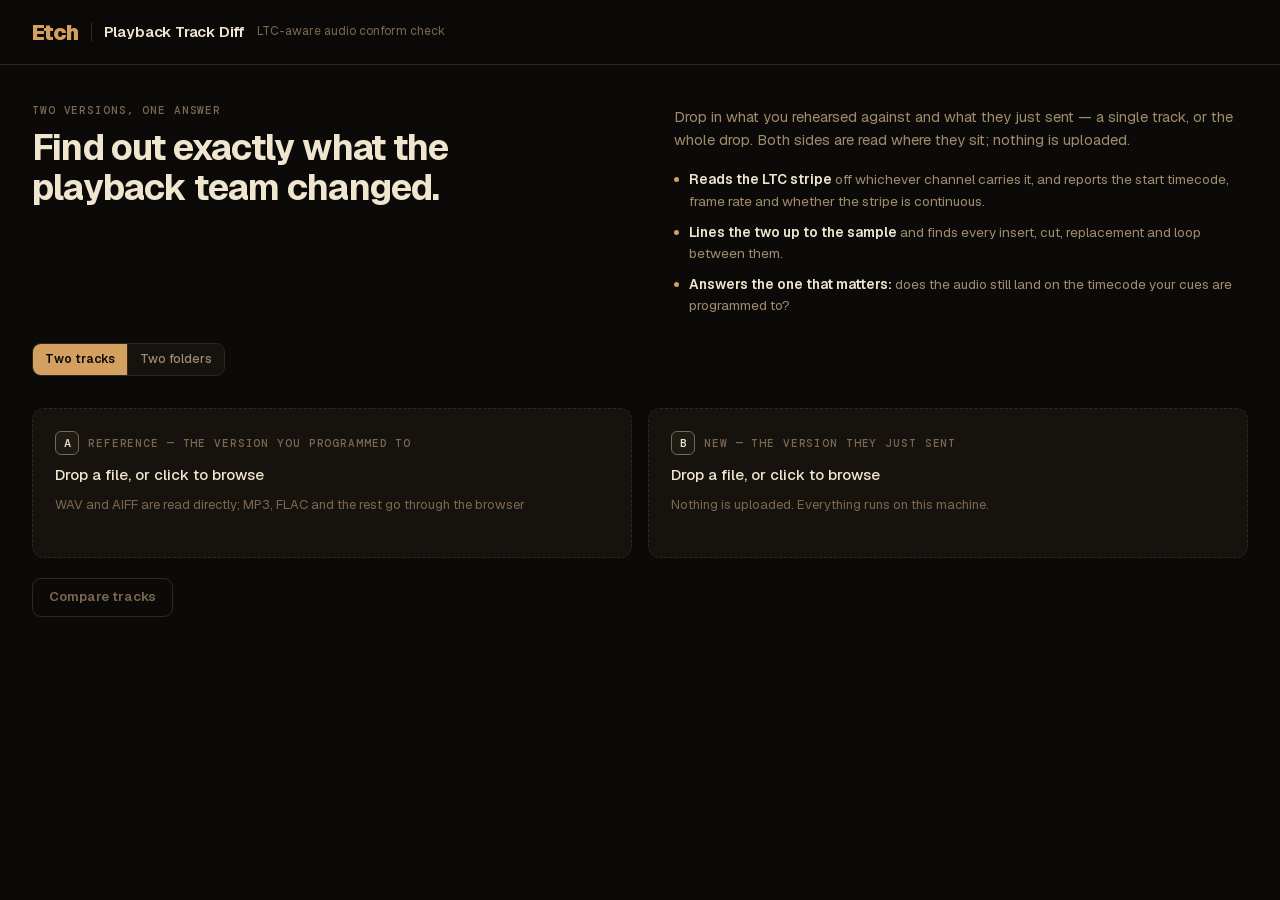
==== commit 7395d7d8: "Restyle to the Etch design system Adopts the site tokens rather than approximating them: the warm ne" ====
--- a/diff/index.html
+++ b/diff/index.html
@@ -5,9 +5,8 @@
 <meta name="viewport" content="width=device-width, initial-scale=1, viewport-fit=cover">
 <title>Playback Track Diff</title>
 <meta name="description" content="Compare two versions of a show playback track. Reads the LTC stripe off both files and reports every insert, cut and loop — and whether the audio still lands on the timecode your cues are programmed to. Nothing is uploaded.">
-<meta name="color-scheme" content="light dark">
-<meta name="theme-color" content="#F4F6F8" media="(prefers-color-scheme: light)">
-<meta name="theme-color" content="#0F131A" media="(prefers-color-scheme: dark)">
+<meta name="color-scheme" content="dark">
+<meta name="theme-color" content="#0c0a08">
 <meta name="robots" content="index,follow">
 <meta property="og:title" content="Playback Track Diff">
 <meta property="og:description" content="Find out exactly what the playback team changed — and whether the audio still lands on your timecode.">
@@ -17,10 +16,9 @@
 <link rel="icon" href="icon-192.png" sizes="192x192" type="image/png">
 <link rel="apple-touch-icon" href="apple-touch-icon.png">
 <style>
-:root{color-scheme:light dark}
+:root{color-scheme:dark}
 html,body{margin:0}
-body{font:14px system-ui,-apple-system,"Segoe UI",sans-serif;background:#F4F6F8}
-@media (prefers-color-scheme:dark){body{background:#0F131A}}
+body{font:14px system-ui,-apple-system,"Segoe UI",sans-serif;background:#0c0a08;color:#f0e6d0}
 img{max-width:100%}
 [hidden]{display:none!important}
 </style>
@@ -28,69 +26,47 @@
 <body>
 <title>Playback Track Diff</title>
 <style>
-/* Typefaces bundled into the page: Archivo, Barlow Condensed, IBM Plex Mono
-   (latin + latin-ext). Nothing is fetched from a third party at any point. */
-@font-face { font-family: 'Archivo'; font-style: normal; font-weight: 400; font-stretch: 100%; font-display: swap; src: url([data-uri]) format('woff2'); unicode-range: U+0100-02BA, U+02BD-02C5, U+02C7-02CC, U+02CE-02D7, U+02DD-02FF, U+0304, U+0308, U+0329, U+1D00-1DBF, U+1E00-1E9F, U+1EF2-1EFF, U+2020, U+20A0-20AB, U+20AD-20C0, U+2113, U+2C60-2C7F, U+A720-A7FF; }
-@font-face { font-family: 'Archivo'; font-style: normal; font-weight: 400; font-stretch: 100%; font-display: swap; src: url([data-uri]) format('woff2'); unicode-range: U+0000-00FF, U+0131, U+0152-0153, U+02BB-02BC, U+02C6, U+02DA, U+02DC, U+0304, U+0308, U+0329, U+2000-206F, U+20AC, U+2122, U+2191, U+2193, U+2212, U+2215, U+FEFF, U+FFFD; }
-@font-face { font-family: 'Archivo'; font-style: normal; font-weight: 500; font-stretch: 100%; font-display: swap; src: url([data-uri]) format('woff2'); unicode-range: U+0100-02BA, U+02BD-02C5, U+02C7-02CC, U+02CE-02D7, U+02DD-02FF, U+0304, U+0308, U+0329, U+1D00-1DBF, U+1E00-1E9F, U+1EF2-1EFF, U+2020, U+20A0-20AB, U+20AD-20C0, U+2113, U+2C60-2C7F, U+A720-A7FF; }
-@font-face { font-family: 'Archivo'; font-style: normal; font-weight: 500; font-stretch: 100%; font-display: swap; src: url([data-uri]) format('woff2'); unicode-range: U+0000-00FF, U+0131, U+0152-0153, U+02BB-02BC, U+02C6, U+02DA, U+02DC, U+0304, U+0308, U+0329, U+2000-206F, U+20AC, U+2122, U+2191, U+2193, U+2212, U+2215, U+FEFF, U+FFFD; }
-@font-face { font-family: 'Archivo'; font-style: normal; font-weight: 600; font-stretch: 100%; font-display: swap; src: url([data-uri]) format('woff2'); unicode-range: U+0100-02BA, U+02BD-02C5, U+02C7-02CC, U+02CE-02D7, U+02DD-02FF, U+0304, U+0308, U+0329, U+1D00-1DBF, U+1E00-1E9F, U+1EF2-1EFF, U+2020, U+20A0-20AB, U+20AD-20C0, U+2113, U+2C60-2C7F, U+A720-A7FF; }
-@font-face { font-family: 'Archivo'; font-style: normal; font-weight: 600; font-stretch: 100%; font-display: swap; src: url([data-uri]) format('woff2'); unicode-range: U+0000-00FF, U+0131, U+0152-0153, U+02BB-02BC, U+02C6, U+02DA, U+02DC, U+0304, U+0308, U+0329, U+2000-206F, U+20AC, U+2122, U+2191, U+2193, U+2212, U+2215, U+FEFF, U+FFFD; }
-@font-face { font-family: 'Barlow Condensed'; font-style: normal; font-weight: 600; font-display: swap; src: url([data-uri]) format('woff2'); unicode-range: U+0100-02BA, U+02BD-02C5, U+02C7-02CC, U+02CE-02D7, U+02DD-02FF, U+0304, U+0308, U+0329, U+1D00-1DBF, U+1E00-1E9F, U+1EF2-1EFF, U+2020, U+20A0-20AB, U+20AD-20C0, U+2113, U+2C60-2C7F, U+A720-A7FF; }
-@font-face { font-family: 'Barlow Condensed'; font-style: normal; font-weight: 600; font-display: swap; src: url([data-uri]